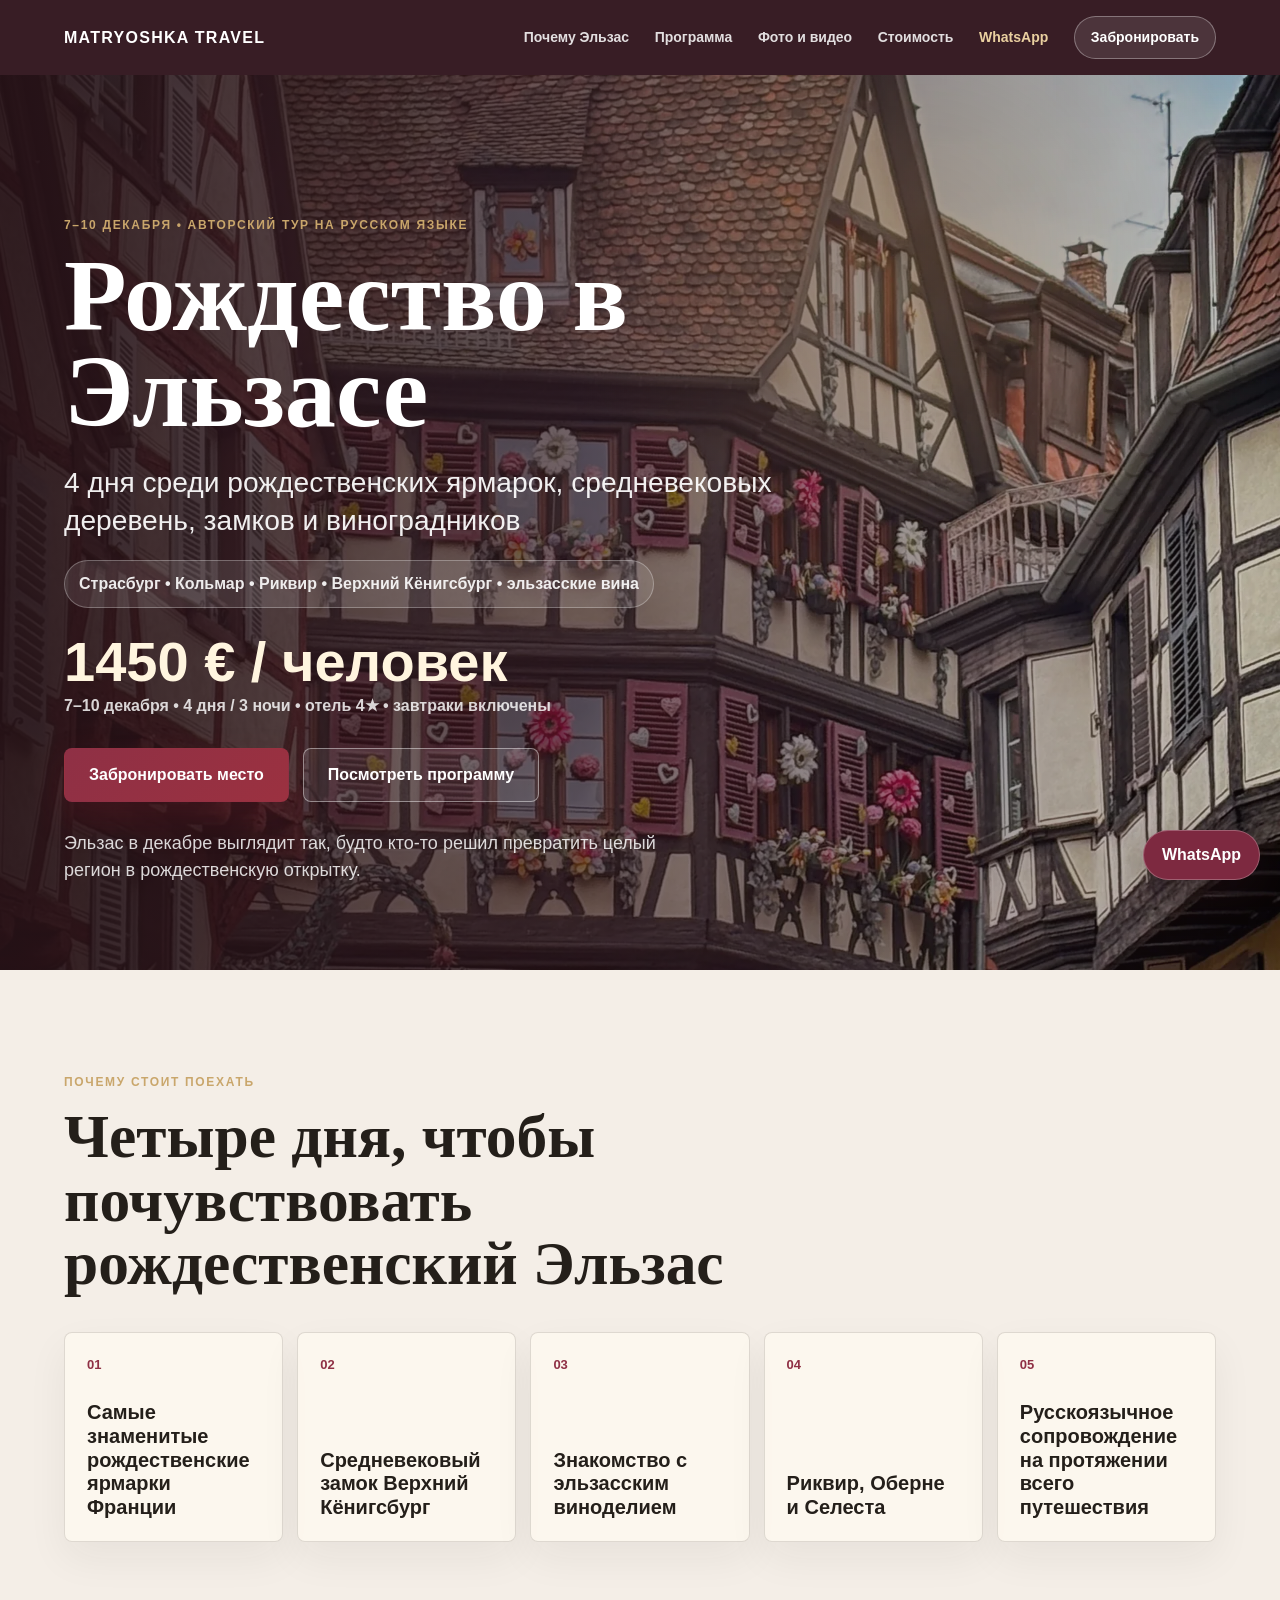
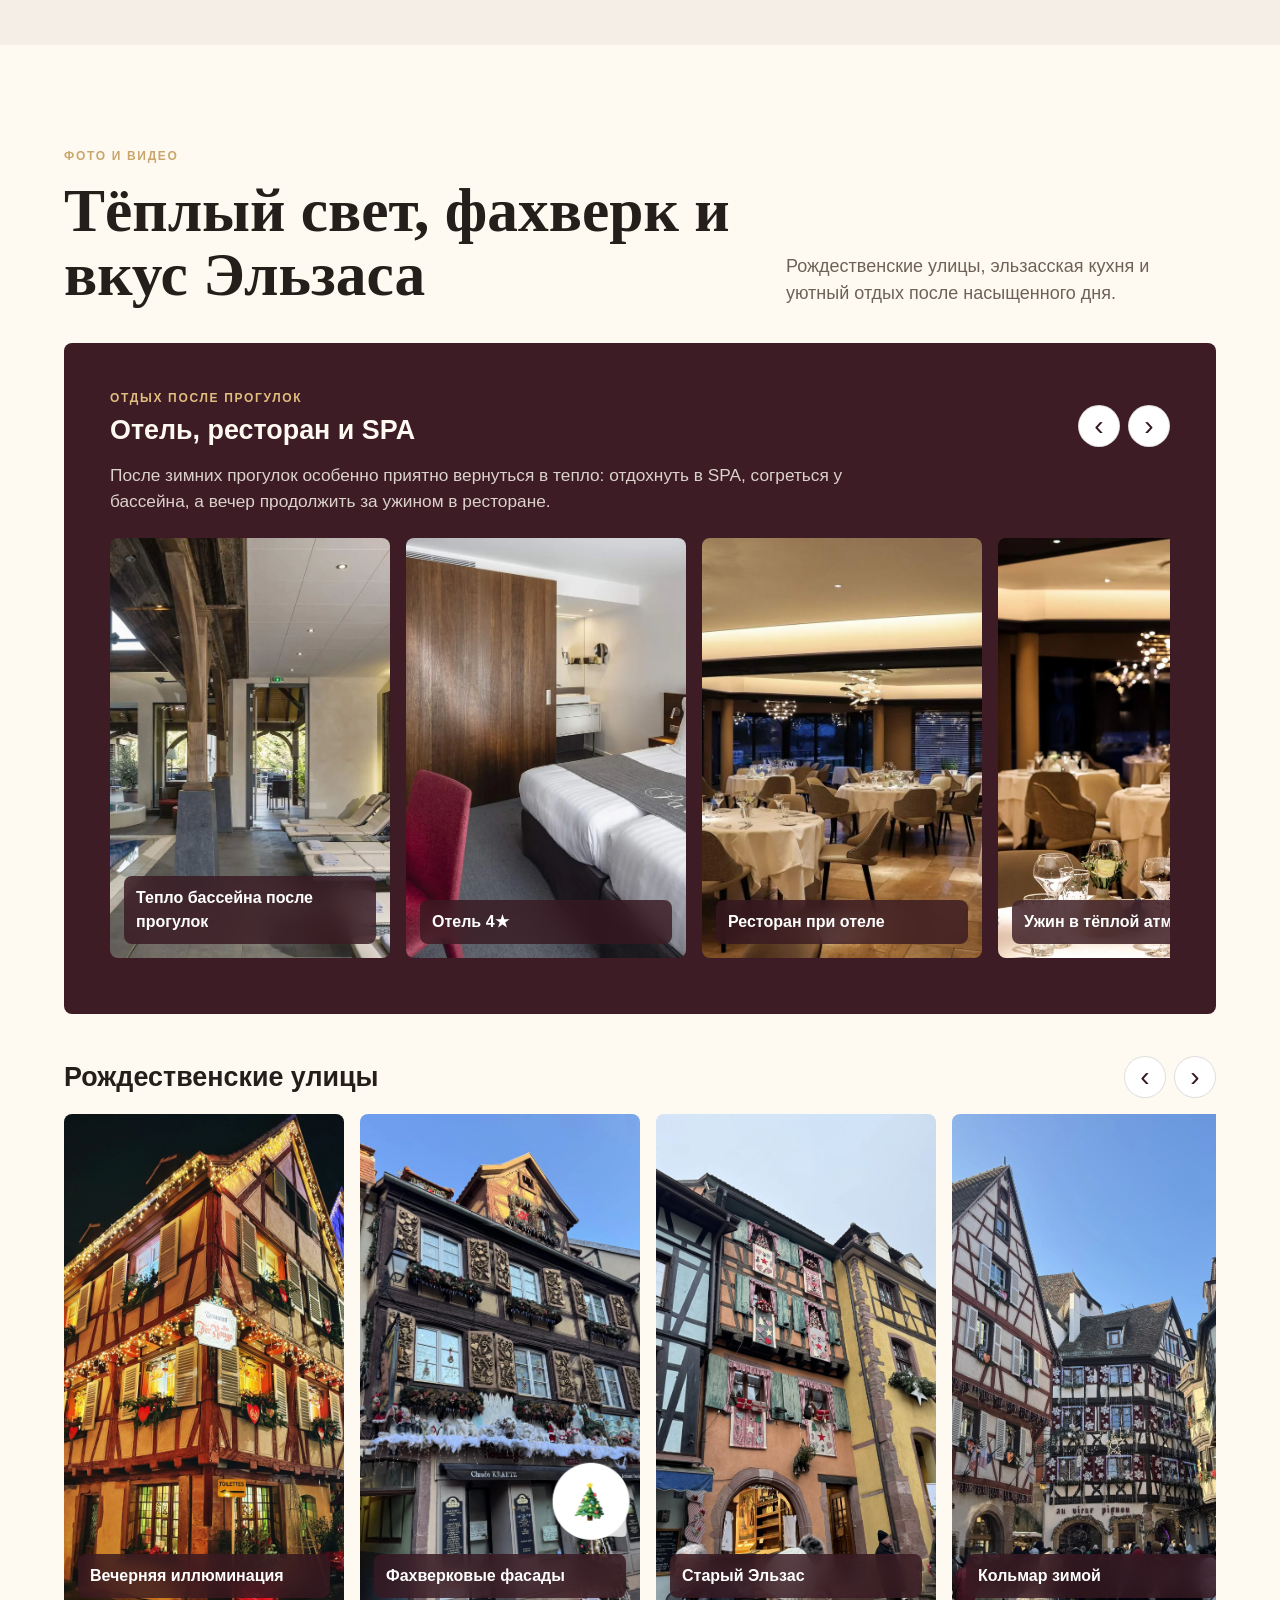
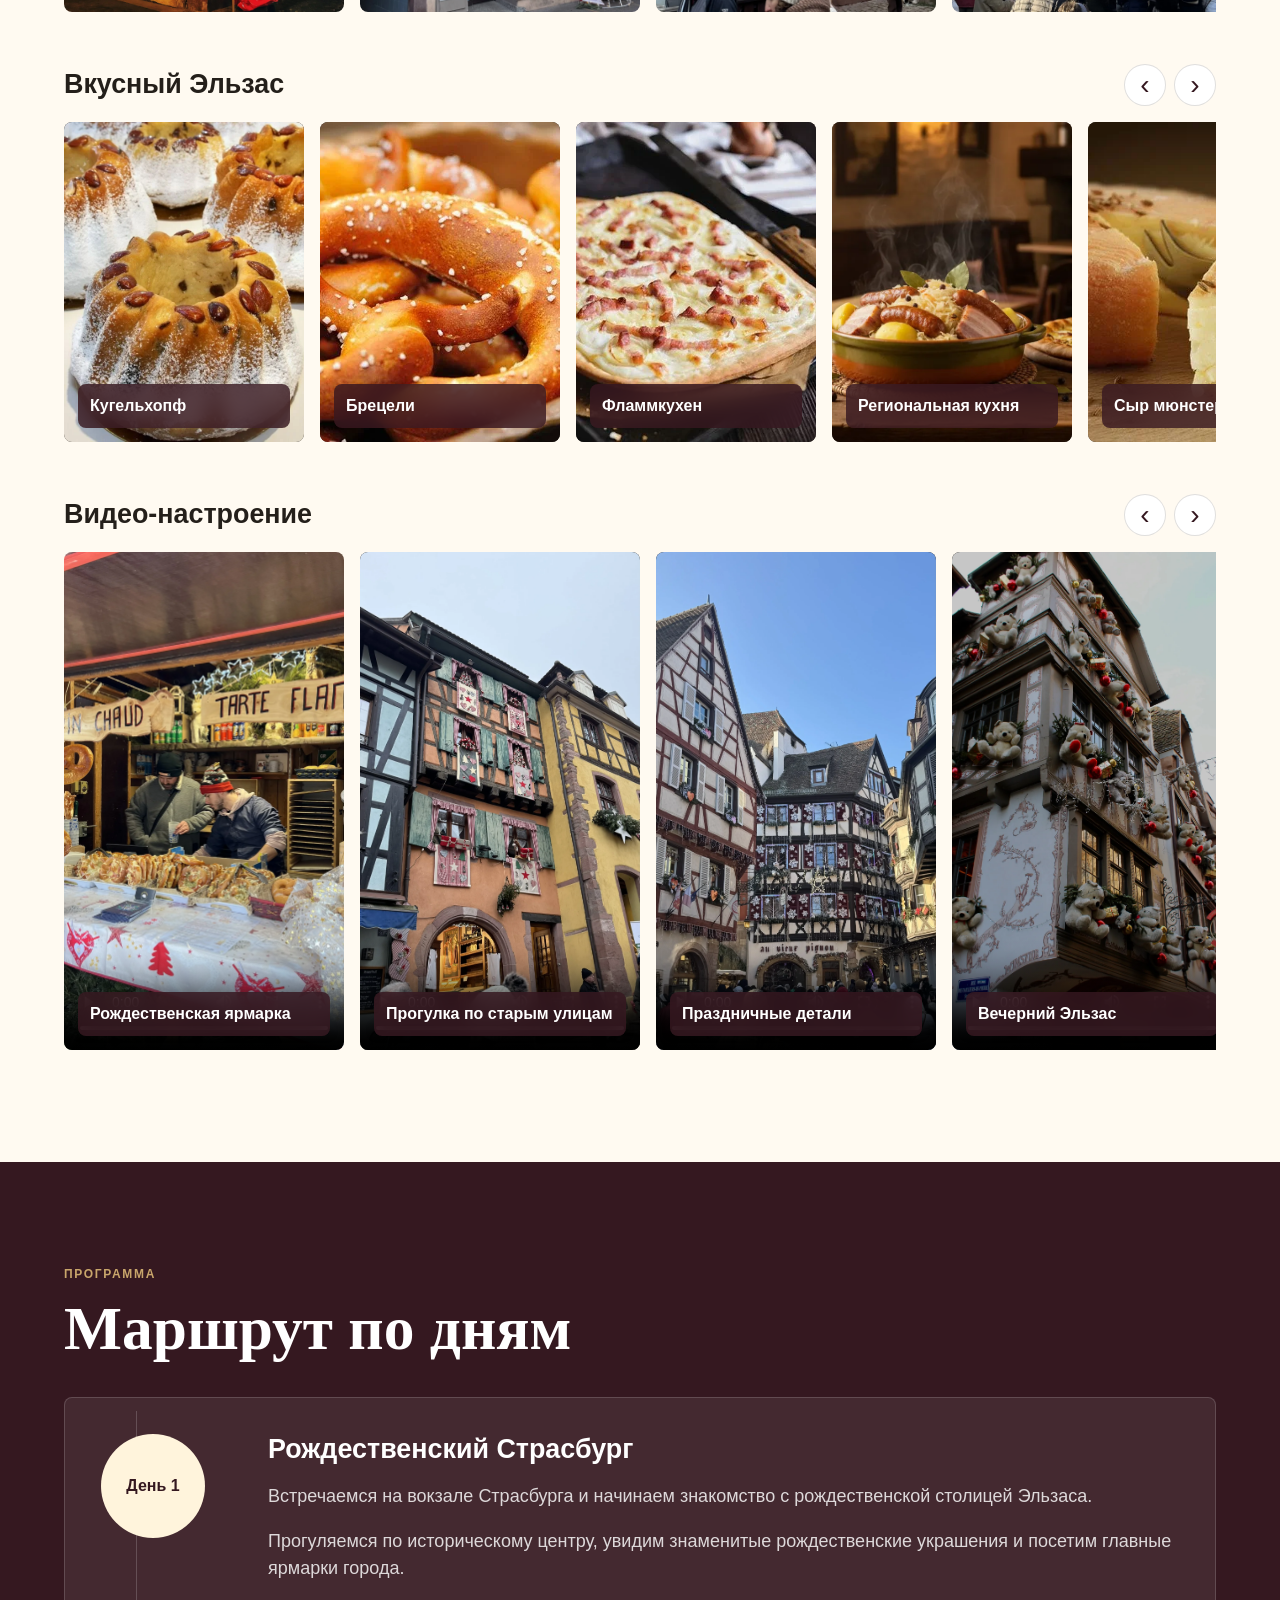
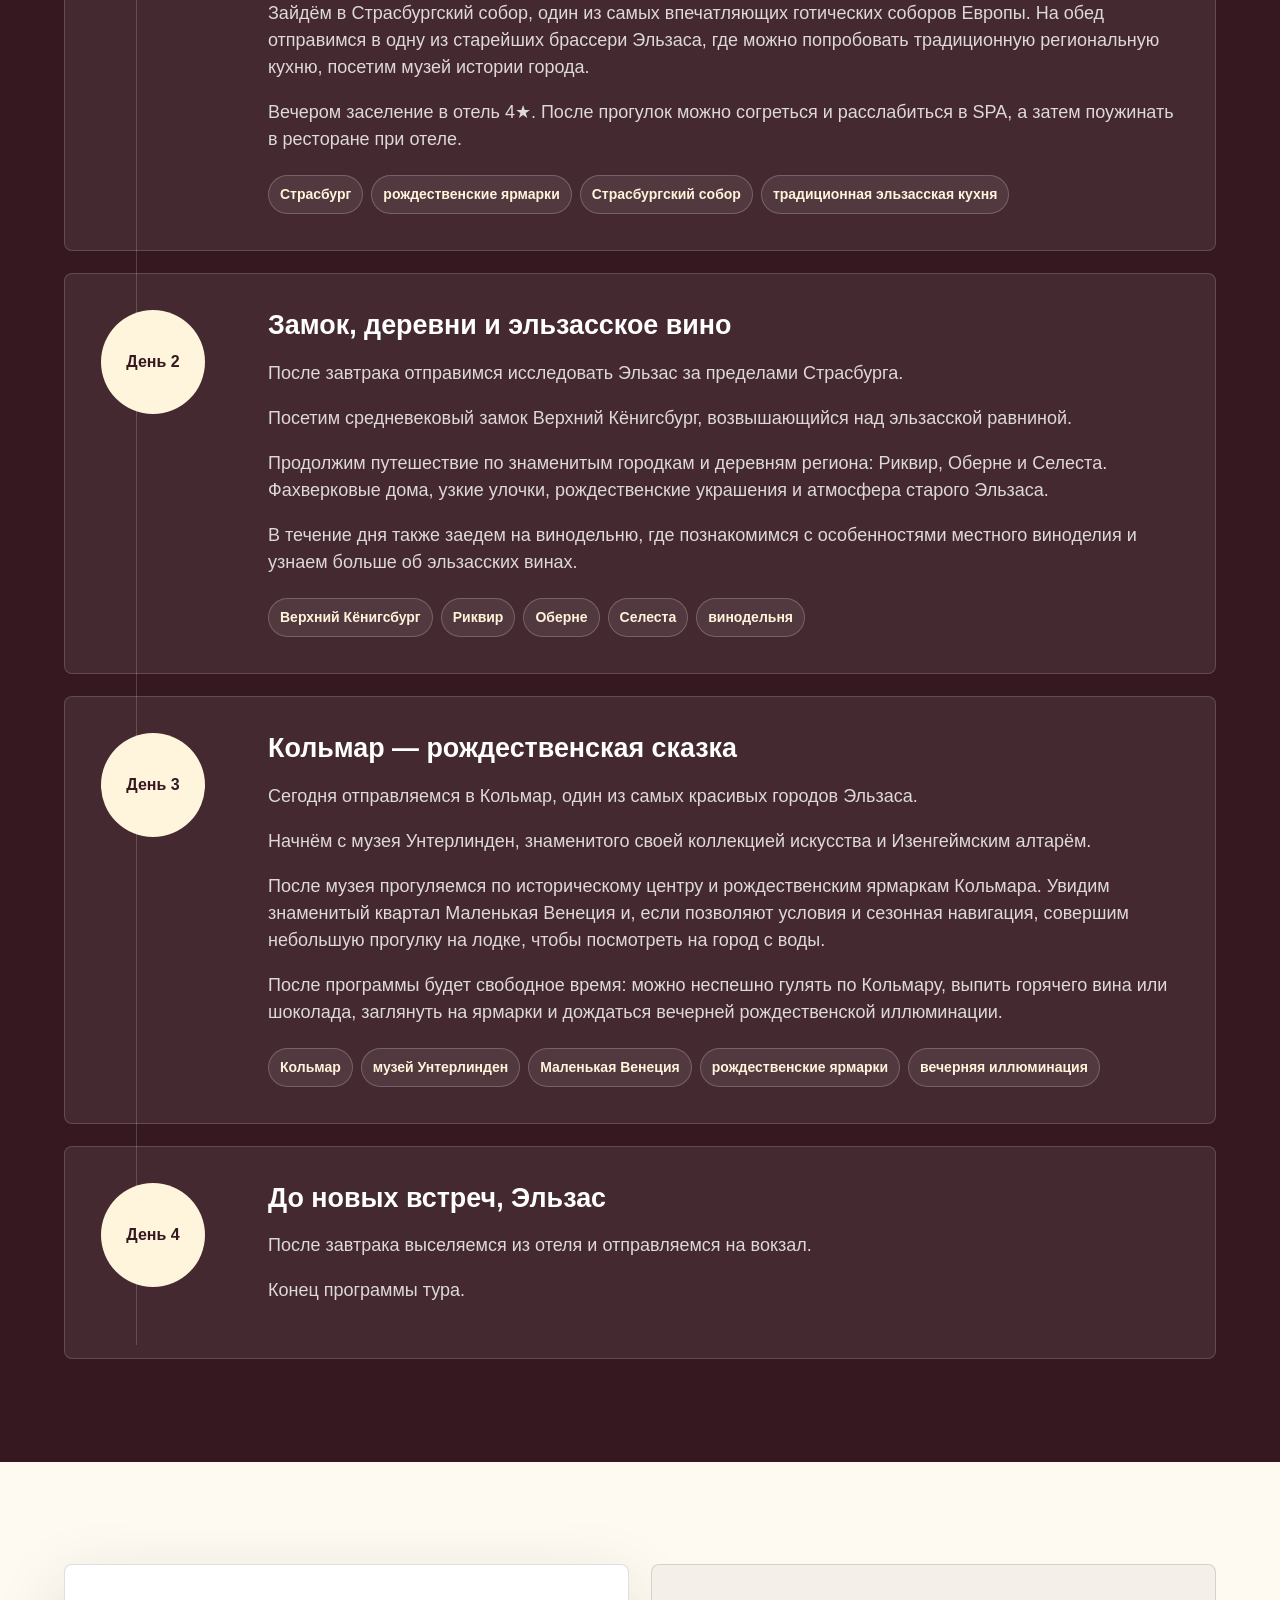
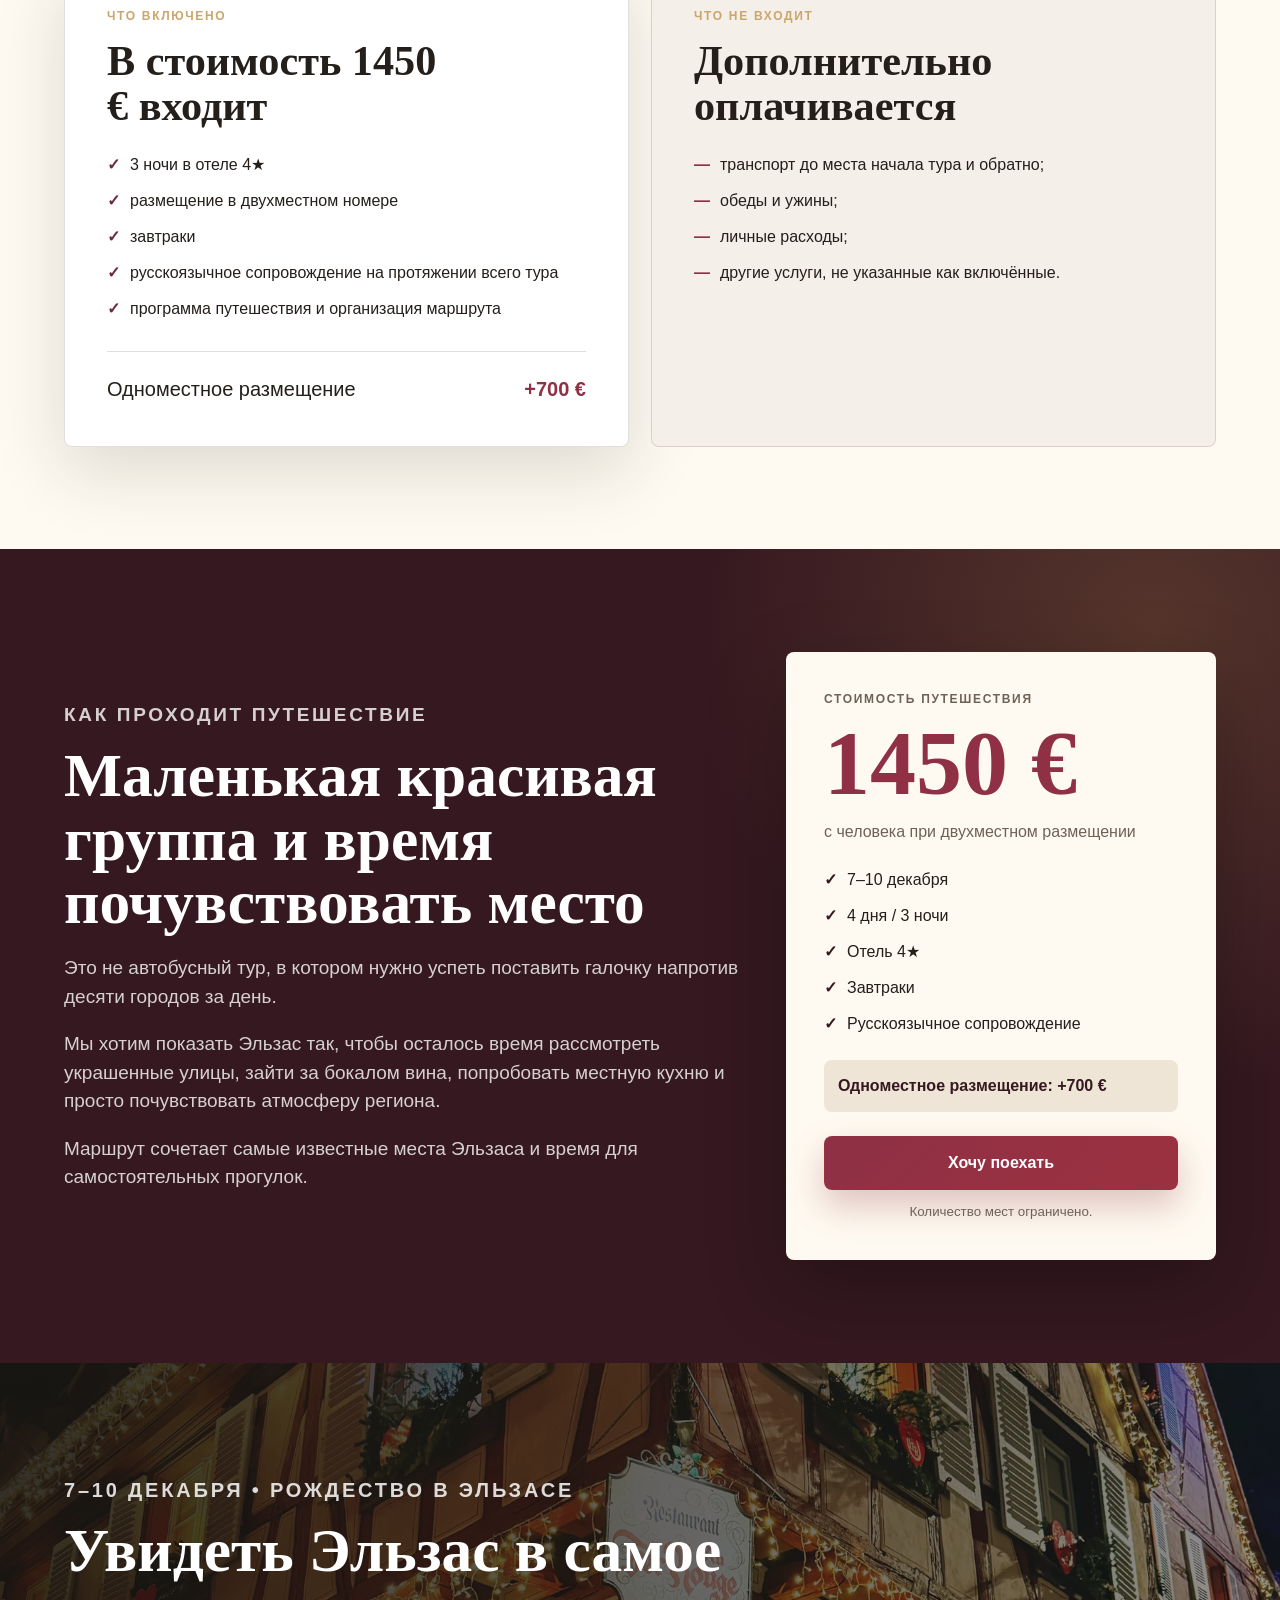
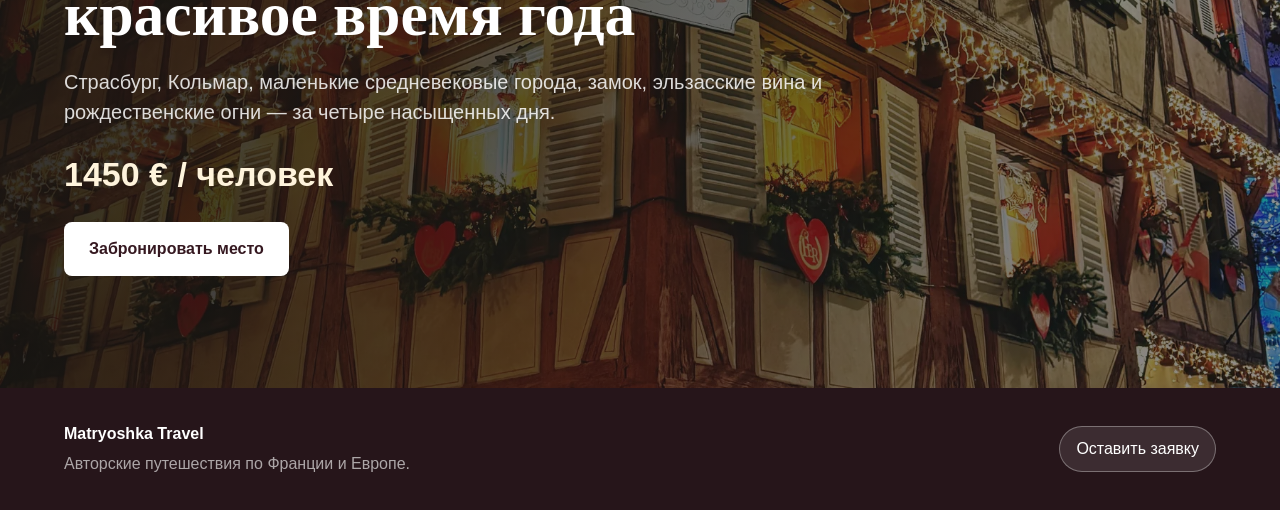
==== tours/alsace-noel/index.html @ ed9a7fc3 "Add Alsace Christmas tour landing page" ====
<!doctype html>
<html lang="ru">
<head>
  <meta charset="utf-8">
  <meta name="viewport" content="width=device-width, initial-scale=1">
  <title>Рождество в Эльзасе — тур в Страсбург и Кольмар | Matryoshka Travel</title>
  <meta name="description" content="Авторский рождественский тур по Эльзасу: Страсбург, Кольмар, Риквир, Верхний Кёнигсбург, рождественские ярмарки и винодельня. 4 дня, отель 4★, русскоязычное сопровождение.">
  <link rel="icon" href="data:,">
  <link rel="stylesheet" href="styles.css">
</head>
<body>
  <header class="site-header" aria-label="Навигация Matryoshka Travel">
    <a class="brand" href="/" aria-label="Matryoshka Travel">Matryoshka Travel</a>
    <nav class="main-nav" aria-label="Основная навигация">
      <a href="#why">Почему Эльзас</a>
      <a href="#program">Программа</a>
      <a href="#gallery">Фото и видео</a>
      <a href="#price">Стоимость</a>
      <a class="whatsapp-nav" href="https://wa.me/33667033170?text=%D0%97%D0%B4%D1%80%D0%B0%D0%B2%D1%81%D1%82%D0%B2%D1%83%D0%B9%D1%82%D0%B5!%20%D0%A5%D0%BE%D1%87%D1%83%20%D1%83%D0%B7%D0%BD%D0%B0%D1%82%D1%8C%20%D0%BE%20%D1%82%D1%83%D1%80%D0%B5%20%C2%AB%D0%A0%D0%BE%D0%B6%D0%B4%D0%B5%D1%81%D1%82%D0%B2%D0%BE%20%D0%B2%20%D0%AD%D0%BB%D1%8C%D0%B7%D0%B0%D1%81%D0%B5%C2%BB." target="_blank" rel="noopener" aria-label="Написать в WhatsApp">WhatsApp</a>
      <button class="nav-cta" type="button" data-open-booking>Забронировать</button>
    </nav>
  </header>

  <main>
    <section class="hero" aria-labelledby="hero-title">
      <picture>
        <source srcset="assets/images/hero-colmar.webp" type="image/webp">
        <img class="hero-media" src="assets/images/hero-colmar.webp" alt="Рождественский Эльзас с фахверковыми домами и праздничными украшениями" fetchpriority="high">
      </picture>
      <div class="hero-shade"></div>
      <div class="hero-content">
        <p class="eyebrow">7–10 декабря • авторский тур на русском языке</p>
        <h1 id="hero-title">Рождество в Эльзасе</h1>
        <p class="hero-lead">4 дня среди рождественских ярмарок, средневековых деревень, замков и виноградников</p>
        <p class="route-line">Страсбург • Кольмар • Риквир • Верхний Кёнигсбург • эльзасские вина</p>
        <div class="hero-price" aria-label="Стоимость тура">
          <strong>1450 € / человек</strong>
          <span>7–10 декабря • 4 дня / 3 ночи • отель 4★ • завтраки включены</span>
        </div>
        <div class="hero-actions">
          <button class="btn btn-primary" type="button" data-open-booking>Забронировать место</button>
          <a class="btn btn-ghost" href="#program">Посмотреть программу</a>
        </div>
        <p class="hero-note">Эльзас в декабре выглядит так, будто кто-то решил превратить целый регион в рождественскую открытку.</p>
      </div>
    </section>

    <section id="why" class="section section-warm">
      <div class="shell">
        <div class="section-head">
          <p class="eyebrow">Почему стоит поехать</p>
          <h2>Четыре дня, чтобы почувствовать рождественский Эльзас</h2>
        </div>
        <div class="benefit-grid">
          <article class="benefit-card">
            <span>01</span>
            <h3>Самые знаменитые рождественские ярмарки Франции</h3>
          </article>
          <article class="benefit-card">
            <span>02</span>
            <h3>Средневековый замок Верхний Кёнигсбург</h3>
          </article>
          <article class="benefit-card">
            <span>03</span>
            <h3>Знакомство с эльзасским виноделием</h3>
          </article>
          <article class="benefit-card">
            <span>04</span>
            <h3>Риквир, Оберне и Селеста</h3>
          </article>
          <article class="benefit-card">
            <span>05</span>
            <h3>Русскоязычное сопровождение на протяжении всего путешествия</h3>
          </article>
        </div>
      </div>
    </section>

    <section id="gallery" class="section">
      <div class="shell">
        <div class="section-head section-head-row">
          <div>
            <p class="eyebrow">Фото и видео</p>
            <h2>Тёплый свет, фахверк и вкус Эльзаса</h2>
          </div>
          <p>Рождественские улицы, эльзасская кухня и уютный отдых после насыщенного дня.</p>
        </div>

        <div class="carousel-block stay-carousel">
          <div class="carousel-title">
            <div>
              <p class="eyebrow">Отдых после прогулок</p>
              <h3>Отель, ресторан и SPA</h3>
            </div>
            <div class="carousel-controls">
              <button type="button" data-slider-prev="stay" aria-label="Предыдущее фото отеля">‹</button>
              <button type="button" data-slider-next="stay" aria-label="Следующее фото отеля">›</button>
            </div>
          </div>
          <p class="stay-lead">После зимних прогулок особенно приятно вернуться в тепло: отдохнуть в SPA, согреться у бассейна, а вечер продолжить за ужином в ресторане.</p>
          <div class="media-slider" data-slider="stay" tabindex="0" aria-label="Карусель фотографий отеля, ресторана и SPA">
            <figure class="slide wide"><img src="assets/images/hotel-spa-pool.webp" alt="Бассейн и зона отдыха в SPA отеля" loading="lazy"><figcaption>Тепло бассейна после прогулок</figcaption></figure>
            <figure class="slide"><img src="assets/images/hotel-room.webp" alt="Уютный двухместный номер отеля 4 звезды" loading="lazy"><figcaption>Отель 4★</figcaption></figure>
            <figure class="slide wide"><img src="assets/images/hotel-restaurant.webp" alt="Ресторан отеля с сервированными столами" loading="lazy"><figcaption>Ресторан при отеле</figcaption></figure>
            <figure class="slide"><img src="assets/images/hotel-restaurant-table.webp" alt="Вечерняя сервировка в ресторане отеля" loading="lazy"><figcaption>Ужин в тёплой атмосфере</figcaption></figure>
            <figure class="slide wide"><img src="assets/images/hotel-spa-sauna.webp" alt="Сауна и зона отдыха в SPA отеля" loading="lazy"><figcaption>SPA и сауна</figcaption></figure>
            <figure class="slide"><img src="assets/images/hotel-spa-treatment.webp" alt="Кабинет для процедур в SPA отеля" loading="lazy"><figcaption>Время для себя</figcaption></figure>
          </div>
        </div>

        <div class="carousel-block">
          <div class="carousel-title">
            <h3>Рождественские улицы</h3>
            <div class="carousel-controls">
              <button type="button" data-slider-prev="places" aria-label="Предыдущие фото">‹</button>
              <button type="button" data-slider-next="places" aria-label="Следующие фото">›</button>
            </div>
          </div>
          <div class="media-slider" data-slider="places" tabindex="0" aria-label="Карусель фотографий Эльзаса">
            <figure class="slide wide"><img src="assets/images/hero-evening.webp" alt="Праздничная улица Эльзаса вечером" loading="lazy"><figcaption>Вечерняя иллюминация</figcaption></figure>
            <figure class="slide"><img src="assets/images/riquewihr-house.webp" alt="Фахверковый дом с рождественскими украшениями" loading="lazy"><figcaption>Фахверковые фасады</figcaption></figure>
            <figure class="slide"><img src="assets/images/alsace-lane.webp" alt="Улица эльзасского города с украшенными домами" loading="lazy"><figcaption>Старый Эльзас</figcaption></figure>
            <figure class="slide"><img src="assets/images/colmar-street.webp" alt="Праздничная улица Кольмара" loading="lazy"><figcaption>Кольмар зимой</figcaption></figure>
            <figure class="slide"><img src="assets/images/christmas-balcony.webp" alt="Дом с рождественским декором на балконе" loading="lazy"><figcaption>Детали на каждом фасаде</figcaption></figure>
            <figure class="slide"><img src="assets/images/fairytale-house.webp" alt="Украшенный дом в рождественском Эльзасе" loading="lazy"><figcaption>Открыточная атмосфера</figcaption></figure>
          </div>
        </div>

        <div class="carousel-block">
          <div class="carousel-title">
            <h3>Вкусный Эльзас</h3>
            <div class="carousel-controls">
              <button type="button" data-slider-prev="food" aria-label="Предыдущие фото еды">‹</button>
              <button type="button" data-slider-next="food" aria-label="Следующие фото еды">›</button>
            </div>
          </div>
          <div class="media-slider food-slider" data-slider="food" tabindex="0" aria-label="Карусель гастрономии Эльзаса">
            <figure class="slide"><img src="assets/images/kougelhopf.webp" alt="Эльзасский кугельхопф" loading="lazy"><figcaption>Кугельхопф</figcaption></figure>
            <figure class="slide"><img src="assets/images/bretzels.webp" alt="Свежие брецели на рождественской ярмарке" loading="lazy"><figcaption>Брецели</figcaption></figure>
            <figure class="slide"><img src="assets/images/flammekueche.webp" alt="Традиционный эльзасский фламмкухен" loading="lazy"><figcaption>Фламмкухен</figcaption></figure>
            <figure class="slide"><img src="assets/images/alsace-table.webp" alt="Эльзасский стол с вином и региональными блюдами" loading="lazy"><figcaption>Региональная кухня</figcaption></figure>
            <figure class="slide"><img src="assets/images/munster.webp" alt="Сыр мюнстер и хлеб" loading="lazy"><figcaption>Сыр мюнстер</figcaption></figure>
            <figure class="slide"><img src="assets/images/choucroute.webp" alt="Традиционное эльзасское блюдо с капустой и мясом" loading="lazy"><figcaption>Эльзасская классика</figcaption></figure>
          </div>
        </div>

        <div class="carousel-block">
          <div class="carousel-title">
            <h3>Видео-настроение</h3>
            <div class="carousel-controls">
              <button type="button" data-slider-prev="video" aria-label="Предыдущее видео">‹</button>
              <button type="button" data-slider-next="video" aria-label="Следующее видео">›</button>
            </div>
          </div>
          <div class="media-slider video-slider" data-slider="video" tabindex="0" aria-label="Карусель видео Эльзаса">
            <figure class="slide video-slide"><video controls preload="metadata" poster="assets/images/poster-market.webp"><source src="assets/videos/market-lights.mp4" type="video/mp4"></video><figcaption>Рождественская ярмарка</figcaption></figure>
            <figure class="slide video-slide"><video controls preload="metadata" poster="assets/images/poster-walk.webp"><source src="assets/videos/alsace-walk.mp4" type="video/mp4"></video><figcaption>Прогулка по старым улицам</figcaption></figure>
            <figure class="slide video-slide"><video controls preload="metadata" poster="assets/images/poster-detail.webp"><source src="assets/videos/christmas-detail.mp4" type="video/mp4"></video><figcaption>Праздничные детали</figcaption></figure>
            <figure class="slide video-slide"><video controls preload="metadata" poster="assets/images/poster-evening.webp"><source src="assets/videos/evening-street.mp4" type="video/mp4"></video><figcaption>Вечерний Эльзас</figcaption></figure>
          </div>
        </div>
      </div>
    </section>

    <section id="program" class="section section-deep">
      <div class="shell">
        <div class="section-head">
          <p class="eyebrow">Программа</p>
          <h2>Маршрут по дням</h2>
        </div>
        <div class="timeline">
          <article class="day-card">
            <div class="day-number">День 1</div>
            <div class="day-copy">
              <h3>Рождественский Страсбург</h3>
              <p>Встречаемся на вокзале Страсбурга и начинаем знакомство с рождественской столицей Эльзаса.</p>
              <p>Прогуляемся по историческому центру, увидим знаменитые рождественские украшения и посетим главные ярмарки города.</p>
              <p>Зайдём в Страсбургский собор, один из самых впечатляющих готических соборов Европы. На обед отправимся в одну из старейших брассери Эльзаса, где можно попробовать традиционную региональную кухню, посетим музей истории города.</p>
              <p>Вечером заселение в отель 4★. После прогулок можно согреться и расслабиться в SPA, а затем поужинать в ресторане при отеле.</p>
              <ul class="highlights"><li>Страсбург</li><li>рождественские ярмарки</li><li>Страсбургский собор</li><li>традиционная эльзасская кухня</li></ul>
            </div>
          </article>

          <article class="day-card">
            <div class="day-number">День 2</div>
            <div class="day-copy">
              <h3>Замок, деревни и эльзасское вино</h3>
              <p>После завтрака отправимся исследовать Эльзас за пределами Страсбурга.</p>
              <p>Посетим средневековый замок Верхний Кёнигсбург, возвышающийся над эльзасской равниной.</p>
              <p>Продолжим путешествие по знаменитым городкам и деревням региона: Риквир, Оберне и Селеста. Фахверковые дома, узкие улочки, рождественские украшения и атмосфера старого Эльзаса.</p>
              <p>В течение дня также заедем на винодельню, где познакомимся с особенностями местного виноделия и узнаем больше об эльзасских винах.</p>
              <ul class="highlights"><li>Верхний Кёнигсбург</li><li>Риквир</li><li>Оберне</li><li>Селеста</li><li>винодельня</li></ul>
            </div>
          </article>

          <article class="day-card">
            <div class="day-number">День 3</div>
            <div class="day-copy">
              <h3>Кольмар — рождественская сказка</h3>
              <p>Сегодня отправляемся в Кольмар, один из самых красивых городов Эльзаса.</p>
              <p>Начнём с музея Унтерлинден, знаменитого своей коллекцией искусства и Изенгеймским алтарём.</p>
              <p>После музея прогуляемся по историческому центру и рождественским ярмаркам Кольмара. Увидим знаменитый квартал Маленькая Венеция и, если позволяют условия и сезонная навигация, совершим небольшую прогулку на лодке, чтобы посмотреть на город с воды.</p>
              <p>После программы будет свободное время: можно неспешно гулять по Кольмару, выпить горячего вина или шоколада, заглянуть на ярмарки и дождаться вечерней рождественской иллюминации.</p>
              <ul class="highlights"><li>Кольмар</li><li>музей Унтерлинден</li><li>Маленькая Венеция</li><li>рождественские ярмарки</li><li>вечерняя иллюминация</li></ul>
            </div>
          </article>

          <article class="day-card">
            <div class="day-number">День 4</div>
            <div class="day-copy">
              <h3>До новых встреч, Эльзас</h3>
              <p>После завтрака выселяемся из отеля и отправляемся на вокзал.</p>
              <p>Конец программы тура.</p>
            </div>
          </article>
        </div>
      </div>
    </section>

    <section class="section">
      <div class="shell includes-grid">
        <article class="info-panel">
          <p class="eyebrow">Что включено</p>
          <h2>В стоимость 1450 € входит</h2>
          <ul class="check-list">
            <li>3 ночи в отеле 4★</li>
            <li>размещение в двухместном номере</li>
            <li>завтраки</li>
            <li>русскоязычное сопровождение на протяжении всего тура</li>
            <li>программа путешествия и организация маршрута</li>
          </ul>
          <div class="single-note"><span>Одноместное размещение</span><strong>+700 €</strong></div>
        </article>
        <article class="info-panel muted-panel">
          <p class="eyebrow">Что не входит</p>
          <h2>Дополнительно оплачивается</h2>
          <ul class="dash-list">
            <li>транспорт до места начала тура и обратно;</li>
            <li>обеды и ужины;</li>
            <li>личные расходы;</li>
            <li>другие услуги, не указанные как включённые.</li>
          </ul>
        </article>
      </div>
    </section>

    <section id="price" class="section price-section">
      <div class="shell price-layout">
        <div class="price-copy">
          <p class="eyebrow">Как проходит путешествие</p>
          <h2>Маленькая красивая группа и время почувствовать место</h2>
          <p>Это не автобусный тур, в котором нужно успеть поставить галочку напротив десяти городов за день.</p>
          <p>Мы хотим показать Эльзас так, чтобы осталось время рассмотреть украшенные улицы, зайти за бокалом вина, попробовать местную кухню и просто почувствовать атмосферу региона.</p>
          <p>Маршрут сочетает самые известные места Эльзаса и время для самостоятельных прогулок.</p>
        </div>
        <aside class="price-card" aria-label="Стоимость путешествия">
          <p class="eyebrow">Стоимость путешествия</p>
          <div class="big-price">1450 €</div>
          <p>с человека при двухместном размещении</p>
          <ul>
            <li>7–10 декабря</li>
            <li>4 дня / 3 ночи</li>
            <li>Отель 4★</li>
            <li>Завтраки</li>
            <li>Русскоязычное сопровождение</li>
          </ul>
          <div class="supplement">Одноместное размещение: +700 €</div>
          <button class="btn btn-primary" type="button" data-open-booking>Хочу поехать</button>
          <small>Количество мест ограничено.</small>
        </aside>
      </div>
    </section>

    <section class="final-cta" aria-label="Заявка на тур">
      <img src="assets/images/hero-evening.webp" alt="Рождественская улица Эльзаса в тёплой вечерней иллюминации" loading="lazy">
      <div class="final-cta-shade"></div>
      <div class="final-cta-content">
        <p class="eyebrow">7–10 декабря • Рождество в Эльзасе</p>
        <h2>Увидеть Эльзас в самое красивое время года</h2>
        <p>Страсбург, Кольмар, маленькие средневековые города, замок, эльзасские вина и рождественские огни — за четыре насыщенных дня.</p>
        <strong>1450 € / человек</strong>
        <button class="btn btn-light" type="button" data-open-booking>Забронировать место</button>
      </div>
    </section>
  </main>

  <footer class="site-footer">
    <div>
      <strong>Matryoshka Travel</strong>
      <p>Авторские путешествия по Франции и Европе.</p>
    </div>
    <button class="footer-link" type="button" data-open-booking>Оставить заявку</button>
  </footer>

  <div class="modal" data-booking-modal hidden>
    <div class="modal-backdrop" data-close-booking></div>
    <section class="modal-panel" role="dialog" aria-modal="true" aria-labelledby="booking-title">
      <button class="modal-close" type="button" data-close-booking aria-label="Закрыть форму">×</button>
      <p class="eyebrow">Заявка на тур</p>
      <h2 id="booking-title">Рождество в Эльзасе</h2>
      <p class="modal-date">7–10 декабря • 4 дня / 3 ночи</p>
      <form class="booking-form" name="alsace-booking" method="POST" data-netlify="true" netlify-honeypot="website" data-booking-form>
        <input type="hidden" name="form-name" value="alsace-booking">
        <label class="honeypot" aria-hidden="true">Не заполняйте это поле<input name="website" tabindex="-1" autocomplete="off"></label>
        <label>Имя<input name="name" autocomplete="name" required></label>
        <label>Телефон / WhatsApp<input name="phone" autocomplete="tel" required></label>
        <label>Email<input name="email" type="email" autocomplete="email" required></label>
        <label>Количество путешественников<input name="travelers" type="number" min="1" value="2" required></label>
        <label class="full">Комментарий<textarea name="comment" rows="4" placeholder="Например: хочу узнать даты тура"></textarea></label>
        <button class="btn btn-primary full" type="submit">Отправить заявку</button>
        <p class="form-hint full">После нажатия откроется WhatsApp с заполненной заявкой. Останется только отправить сообщение.</p>
        <p class="form-status" data-form-status aria-live="polite"></p>
      </form>
    </section>
  </div>

  <a class="whatsapp-float" href="https://wa.me/33667033170?text=%D0%97%D0%B4%D1%80%D0%B0%D0%B2%D1%81%D1%82%D0%B2%D1%83%D0%B9%D1%82%D0%B5!%20%D0%A5%D0%BE%D1%87%D1%83%20%D1%83%D0%B7%D0%BD%D0%B0%D1%82%D1%8C%20%D0%BE%20%D1%82%D1%83%D1%80%D0%B5%20%C2%AB%D0%A0%D0%BE%D0%B6%D0%B4%D0%B5%D1%81%D1%82%D0%B2%D0%BE%20%D0%B2%20%D0%AD%D0%BB%D1%8C%D0%B7%D0%B0%D1%81%D0%B5%C2%BB." target="_blank" rel="noopener" aria-label="Написать в WhatsApp">WhatsApp</a>

  <script src="script.js"></script>
</body>
</html>
---- tours/alsace-noel/styles.css ----
:root {
  --ink: #241f1a;
  --muted: #6e6258;
  --paper: #fffaf1;
  --cream: #f4eee7;
  --line: rgba(36, 31, 26, .14);
  --green: #351820;
  --green-2: #6d2a3b;
  --bordeaux: #8f3045;
  --gold: #c9a66b;
  --white: #ffffff;
  --shadow: 0 24px 70px rgba(36, 31, 26, .15);
  --radius: 8px;
}

* { box-sizing: border-box; }
html { scroll-behavior: smooth; }
body {
  margin: 0;
  font-family: Inter, -apple-system, BlinkMacSystemFont, "Segoe UI", Arial, sans-serif;
  color: var(--ink);
  background: var(--paper);
  line-height: 1.5;
  overflow-x: hidden;
}
img, video { max-width: 100%; display: block; }
button, input, textarea { font: inherit; }
button { cursor: pointer; }
a { color: inherit; }

.site-header {
  position: sticky;
  top: 0;
  z-index: 20;
  min-height: 72px;
  display: flex;
  align-items: center;
  justify-content: space-between;
  gap: 24px;
  padding: 16px clamp(18px, 5vw, 72px);
  color: var(--white);
  background: rgba(48, 20, 29, .96);
  backdrop-filter: blur(14px);
}
.brand {
  font-weight: 850;
  letter-spacing: .08em;
  text-decoration: none;
  text-transform: uppercase;
  white-space: nowrap;
}
.main-nav {
  display: flex;
  align-items: center;
  gap: clamp(12px, 2vw, 28px);
  font-size: 14px;
  font-weight: 750;
}
.main-nav a {
  color: rgba(255, 255, 255, .86);
  text-decoration: none;
}
.main-nav .whatsapp-nav { color: #ead0a0; }
.nav-cta, .footer-link {
  border: 1px solid rgba(255, 255, 255, .32);
  border-radius: 999px;
  padding: 10px 16px;
  color: var(--white);
  background: rgba(255, 255, 255, .1);
}

.hero {
  position: relative;
  min-height: min(820px, calc(100vh - 72px));
  display: grid;
  align-items: end;
  padding: clamp(82px, 11vw, 150px) clamp(18px, 5vw, 72px) clamp(42px, 7vw, 86px);
  color: var(--white);
  isolation: isolate;
}
.hero-media, .hero-shade {
  position: absolute;
  inset: 0;
  width: 100%;
  height: 100%;
}
.hero-media { object-fit: cover; z-index: -3; }
.hero-shade {
  z-index: -2;
  background:
    radial-gradient(circle at 72% 20%, rgba(199, 155, 84, .22), transparent 32%),
    linear-gradient(90deg, rgba(38, 18, 23, .94), rgba(48, 23, 29, .66) 48%, rgba(39, 22, 24, .22));
}
.hero-content {
  width: min(980px, 100%);
}
.eyebrow {
  margin: 0 0 14px;
  color: var(--gold);
  font-size: 12px;
  font-weight: 850;
  letter-spacing: .14em;
  text-transform: uppercase;
}
h1, h2, h3, p { overflow-wrap: anywhere; }
h1 {
  margin: 0;
  max-width: 860px;
  font-family: Georgia, "Times New Roman", serif;
  font-size: clamp(46px, 8vw, 104px);
  line-height: .94;
  font-weight: 700;
  letter-spacing: 0;
}
h2 {
  margin: 0;
  font-family: Georgia, "Times New Roman", serif;
  font-size: clamp(32px, 4.8vw, 64px);
  line-height: 1.04;
  letter-spacing: 0;
}
h3 {
  margin: 0;
  font-size: clamp(20px, 2.1vw, 28px);
  line-height: 1.18;
}
.hero-lead {
  max-width: 760px;
  margin: 24px 0 0;
  color: rgba(255, 255, 255, .93);
  font-size: clamp(20px, 2.2vw, 30px);
  line-height: 1.35;
}
.route-line {
  display: inline-flex;
  max-width: 100%;
  margin: 20px 0 0;
  padding: 11px 14px;
  border: 1px solid rgba(255, 255, 255, .28);
  border-radius: 999px;
  background: rgba(255, 255, 255, .11);
  color: rgba(255, 255, 255, .9);
  font-weight: 750;
}
.hero-price {
  display: grid;
  gap: 4px;
  margin-top: 26px;
}
.hero-price strong {
  color: #fff5df;
  font-size: clamp(30px, 5vw, 56px);
  line-height: 1;
}
.hero-price span {
  color: rgba(255, 255, 255, .82);
  font-weight: 700;
}
.hero-actions {
  display: flex;
  flex-wrap: wrap;
  gap: 14px;
  margin-top: 30px;
}
.btn {
  min-height: 54px;
  display: inline-flex;
  align-items: center;
  justify-content: center;
  border: 1px solid transparent;
  border-radius: 8px;
  padding: 0 24px;
  font-weight: 850;
  text-decoration: none;
}
.btn-primary {
  color: var(--white);
  background: linear-gradient(135deg, var(--bordeaux), #9b3140);
  box-shadow: 0 16px 34px rgba(123, 31, 45, .25);
}
.btn-ghost {
  color: var(--white);
  border-color: rgba(255, 255, 255, .44);
  background: rgba(255, 255, 255, .08);
}
.btn-light {
  color: var(--green);
  background: var(--white);
}
.hero-note {
  max-width: 620px;
  margin: 28px 0 0;
  color: rgba(255, 255, 255, .83);
  font-size: 18px;
}

.section {
  padding: clamp(58px, 8vw, 108px) clamp(18px, 5vw, 72px);
}
.section-warm { background: var(--cream); }
.section-deep {
  color: var(--white);
  background: var(--green);
}
.shell {
  width: min(1180px, 100%);
  margin: 0 auto;
}
.section-head {
  max-width: 820px;
  margin-bottom: 36px;
}
.section-head-row {
  max-width: none;
  display: grid;
  grid-template-columns: minmax(0, 1fr) minmax(280px, 430px);
  gap: 28px;
  align-items: end;
}
.section-head-row p:last-child {
  margin: 0;
  color: var(--muted);
  font-size: 18px;
}

.benefit-grid {
  display: grid;
  grid-template-columns: repeat(5, minmax(0, 1fr));
  gap: 14px;
}
.benefit-card {
  min-height: 210px;
  display: flex;
  flex-direction: column;
  justify-content: space-between;
  padding: 22px;
  border: 1px solid var(--line);
  border-radius: var(--radius);
  background: rgba(255, 250, 241, .74);
  box-shadow: 0 16px 40px rgba(36, 31, 26, .06);
}
.benefit-card span {
  color: var(--bordeaux);
  font-size: 13px;
  font-weight: 900;
}
.benefit-card h3 { font-size: 20px; }

.carousel-block + .carousel-block { margin-top: 42px; }
.stay-carousel { padding: clamp(24px, 4vw, 46px); border-radius: 8px; background: #3d1c25; color: #fffaf1; }
.stay-carousel .eyebrow { color: #e1bd7f; margin: 0 0 8px; }
.stay-carousel .carousel-title { align-items: end; }
.stay-lead { max-width: 760px; margin: 0 0 24px; color: rgba(255, 250, 241, .82); font-size: 1.08rem; }
.carousel-title {
  display: flex;
  align-items: center;
  justify-content: space-between;
  gap: 16px;
  margin-bottom: 16px;
}
.carousel-controls {
  display: flex;
  gap: 8px;
}
.carousel-controls button {
  width: 42px;
  height: 42px;
  border: 1px solid var(--line);
  border-radius: 999px;
  color: var(--green);
  background: var(--white);
  font-size: 28px;
  line-height: 1;
}
.media-slider {
  display: grid;
  grid-auto-flow: column;
  grid-auto-columns: minmax(280px, 37%);
  gap: 16px;
  overflow-x: auto;
  overscroll-behavior-inline: contain;
  scroll-snap-type: inline mandatory;
  scrollbar-width: thin;
  padding-bottom: 10px;
}
.media-slider:focus-visible {
  outline: 3px solid rgba(199, 155, 84, .55);
  outline-offset: 6px;
}
.slide {
  position: relative;
  min-height: 390px;
  margin: 0;
  border-radius: var(--radius);
  overflow: hidden;
  scroll-snap-align: start;
  background: #2d2722;
}
.slide.wide { grid-column: span 1; }
.slide img, .slide video {
  width: 100%;
  height: 100%;
  min-height: 390px;
  object-fit: cover;
}
.slide figcaption {
  position: absolute;
  left: 14px;
  right: 14px;
  bottom: 14px;
  padding: 10px 12px;
  border-radius: 8px;
  color: var(--white);
  background: rgba(55, 24, 33, .8);
  backdrop-filter: blur(10px);
  font-weight: 750;
}
.food-slider { grid-auto-columns: minmax(240px, 30%); }
.food-slider .slide { min-height: 320px; }
.food-slider .slide img { min-height: 320px; }
.video-slider { grid-auto-columns: minmax(280px, 34%); }
.video-slide { background: #15120f; }
.video-slide video { aspect-ratio: 9 / 16; min-height: 480px; }

.timeline {
  position: relative;
  display: grid;
  gap: 22px;
}
.timeline:before {
  content: "";
  position: absolute;
  left: 72px;
  top: 14px;
  bottom: 14px;
  width: 1px;
  background: rgba(255, 255, 255, .18);
}
.day-card {
  position: relative;
  display: grid;
  grid-template-columns: 145px minmax(0, 1fr);
  gap: 22px;
  padding: clamp(22px, 4vw, 36px);
  border: 1px solid rgba(255, 255, 255, .16);
  border-radius: var(--radius);
  background: rgba(255, 255, 255, .075);
}
.day-number {
  position: relative;
  z-index: 1;
  width: 104px;
  height: 104px;
  display: grid;
  place-items: center;
  border-radius: 999px;
  color: var(--green);
  background: #fff4dc;
  font-weight: 900;
  text-align: center;
}
.day-copy p {
  color: rgba(255, 255, 255, .82);
  font-size: 18px;
}
.highlights {
  display: flex;
  flex-wrap: wrap;
  gap: 8px;
  margin: 22px 0 0;
  padding: 0;
  list-style: none;
}
.highlights li {
  padding: 8px 11px;
  border: 1px solid rgba(255, 255, 255, .2);
  border-radius: 999px;
  color: #fff3d9;
  background: rgba(255, 255, 255, .08);
  font-size: 14px;
  font-weight: 750;
}

.includes-grid {
  display: grid;
  grid-template-columns: 1fr 1fr;
  gap: 22px;
}
.info-panel {
  padding: clamp(26px, 4vw, 42px);
  border: 1px solid var(--line);
  border-radius: var(--radius);
  background: var(--white);
  box-shadow: var(--shadow);
}
.info-panel h2 {
  max-width: 16ch;
  font-size: clamp(34px, 3.3vw, 48px);
  line-height: 1.06;
}
.muted-panel {
  background: #f5efe9;
  box-shadow: none;
}
.check-list, .dash-list, .price-card ul {
  display: grid;
  gap: 12px;
  margin: 24px 0 0;
  padding: 0;
  list-style: none;
}
.check-list li:before {
  content: "✓";
  margin-right: 10px;
  color: var(--green-2);
  font-weight: 900;
}
.dash-list li:before {
  content: "—";
  margin-right: 10px;
  color: var(--bordeaux);
  font-weight: 900;
}
.single-note {
  display: flex;
  justify-content: space-between;
  gap: 18px;
  margin-top: 30px;
  padding-top: 22px;
  border-top: 1px solid var(--line);
  font-size: 20px;
}
.single-note strong { color: var(--bordeaux); }

.price-section {
  background:
    radial-gradient(circle at 90% 10%, rgba(199, 155, 84, .22), transparent 34%),
    var(--green);
  color: var(--white);
}
.price-layout {
  display: grid;
  grid-template-columns: minmax(0, 1fr) minmax(320px, 430px);
  gap: 34px;
  align-items: center;
}
.price-copy p {
  max-width: 760px;
  color: rgba(255, 255, 255, .8);
  font-size: 19px;
}
.price-card {
  padding: clamp(26px, 4vw, 38px);
  border-radius: var(--radius);
  color: var(--ink);
  background: var(--paper);
  box-shadow: 0 28px 78px rgba(0, 0, 0, .25);
}
.big-price {
  margin: 8px 0;
  color: var(--bordeaux);
  font-family: Georgia, "Times New Roman", serif;
  font-size: clamp(64px, 9vw, 92px);
  line-height: .9;
  font-weight: 800;
}
.price-card p { color: var(--muted); }
.price-card li:before {
  content: "✓";
  margin-right: 10px;
  color: var(--green);
  font-weight: 900;
}
.supplement {
  margin: 24px 0;
  padding: 14px;
  border-radius: 8px;
  color: var(--green);
  background: #efe5d7;
  font-weight: 850;
}
.price-card .btn { width: 100%; }
.price-card small {
  display: block;
  margin-top: 12px;
  color: var(--muted);
  text-align: center;
}

.final-cta {
  position: relative;
  min-height: 560px;
  display: grid;
  align-items: center;
  padding: clamp(58px, 9vw, 112px) clamp(18px, 5vw, 72px);
  color: var(--white);
  overflow: hidden;
}
.final-cta img, .final-cta-shade {
  position: absolute;
  inset: 0;
  width: 100%;
  height: 100%;
}
.final-cta img { object-fit: cover; }
.final-cta-shade {
  background: linear-gradient(90deg, rgba(24, 21, 18, .88), rgba(24, 21, 18, .46));
}
.final-cta-content {
  position: relative;
  width: min(760px, 100%);
}
.final-cta-content p {
  color: rgba(255, 255, 255, .84);
  font-size: 20px;
}
.final-cta-content strong {
  display: block;
  margin: 22px 0;
  color: #fff4dc;
  font-size: 34px;
}

.site-footer {
  display: flex;
  align-items: center;
  justify-content: space-between;
  gap: 20px;
  padding: 34px clamp(18px, 5vw, 72px);
  color: var(--white);
  background: #26151a;
}
.site-footer p {
  margin: 6px 0 0;
  color: rgba(255, 255, 255, .62);
}

.modal[hidden] { display: none; }
.modal {
  position: fixed;
  inset: 0;
  z-index: 100;
  display: grid;
  place-items: center;
  padding: 18px;
}
.modal-backdrop {
  position: absolute;
  inset: 0;
  background: rgba(12, 14, 12, .68);
  backdrop-filter: blur(8px);
}
.modal-panel {
  position: relative;
  width: min(720px, 100%);
  max-height: min(90vh, 820px);
  overflow: auto;
  padding: clamp(24px, 5vw, 42px);
  border-radius: var(--radius);
  background: var(--paper);
  box-shadow: 0 34px 90px rgba(0, 0, 0, .35);
}
.modal-close {
  position: absolute;
  top: 14px;
  right: 14px;
  width: 42px;
  height: 42px;
  border: 1px solid var(--line);
  border-radius: 999px;
  background: var(--white);
  font-size: 28px;
}
.booking-form {
  display: grid;
  grid-template-columns: 1fr 1fr;
  gap: 14px;
  margin-top: 24px;
}
.booking-form label {
  display: grid;
  gap: 7px;
  color: var(--muted);
  font-size: 14px;
  font-weight: 800;
}
.booking-form input, .booking-form textarea {
  width: 100%;
  min-height: 48px;
  border: 1px solid var(--line);
  border-radius: 8px;
  padding: 12px 13px;
  color: var(--ink);
  background: var(--white);
}
.booking-form textarea { resize: vertical; }
.full { grid-column: 1 / -1; }
.form-status {
  grid-column: 1 / -1;
  margin: 0;
  min-height: 24px;
  color: var(--green);
  font-weight: 800;
}
.form-status a { color: var(--bordeaux); font-weight: 850; }
.form-hint {
  margin: -4px 0 0;
  color: var(--muted);
  font-size: 13px;
}
.honeypot { position: absolute; left: -10000px; width: 1px; height: 1px; overflow: hidden; }
.whatsapp-float {
  position: fixed;
  right: 20px;
  bottom: 20px;
  z-index: 18;
  min-height: 50px;
  display: inline-flex;
  align-items: center;
  justify-content: center;
  padding: 0 18px;
  border: 1px solid rgba(255, 255, 255, .25);
  border-radius: 999px;
  color: #fff;
  background: #7d2940;
  box-shadow: 0 14px 34px rgba(43, 17, 24, .3);
  font-weight: 850;
  text-decoration: none;
}
.whatsapp-float:hover { background: #96374f; }

@media (max-width: 980px) {
  .site-header {
    position: relative;
    align-items: flex-start;
    flex-direction: column;
  }
  .main-nav {
    width: 100%;
    overflow-x: auto;
    padding-bottom: 2px;
  }
  .benefit-grid { grid-template-columns: repeat(2, minmax(0, 1fr)); }
  .section-head-row, .includes-grid, .price-layout { grid-template-columns: 1fr; }
  .media-slider, .video-slider { grid-auto-columns: minmax(280px, 72%); }
  .food-slider { grid-auto-columns: minmax(240px, 54%); }
}

@media (max-width: 680px) {
  .main-nav a { display: none; }
  .main-nav .whatsapp-nav { display: inline-flex; }
  .nav-cta { width: 100%; }
  .hero {
    min-height: auto;
    padding-top: 74px;
  }
  .route-line {
    border-radius: 8px;
  }
  .hero-actions, .site-footer {
    flex-direction: column;
    align-items: stretch;
  }
  .btn { width: 100%; }
  .benefit-grid, .day-card, .booking-form { grid-template-columns: 1fr; }
  .benefit-card { min-height: 150px; }
  .timeline:before { display: none; }
  .day-number {
    width: auto;
    height: auto;
    justify-self: start;
    padding: 10px 14px;
    border-radius: 999px;
  }
  .media-slider, .food-slider, .video-slider {
    grid-auto-columns: minmax(250px, 86%);
  }
  .slide, .slide img { min-height: 330px; }
  .food-slider .slide, .food-slider .slide img { min-height: 280px; }
  .video-slide video { min-height: 420px; }
  .carousel-title {
    align-items: flex-start;
    flex-direction: column;
  }
  .single-note {
    flex-direction: column;
    gap: 6px;
  }
  .whatsapp-float { right: 14px; bottom: 14px; min-height: 46px; padding: 0 15px; }
}
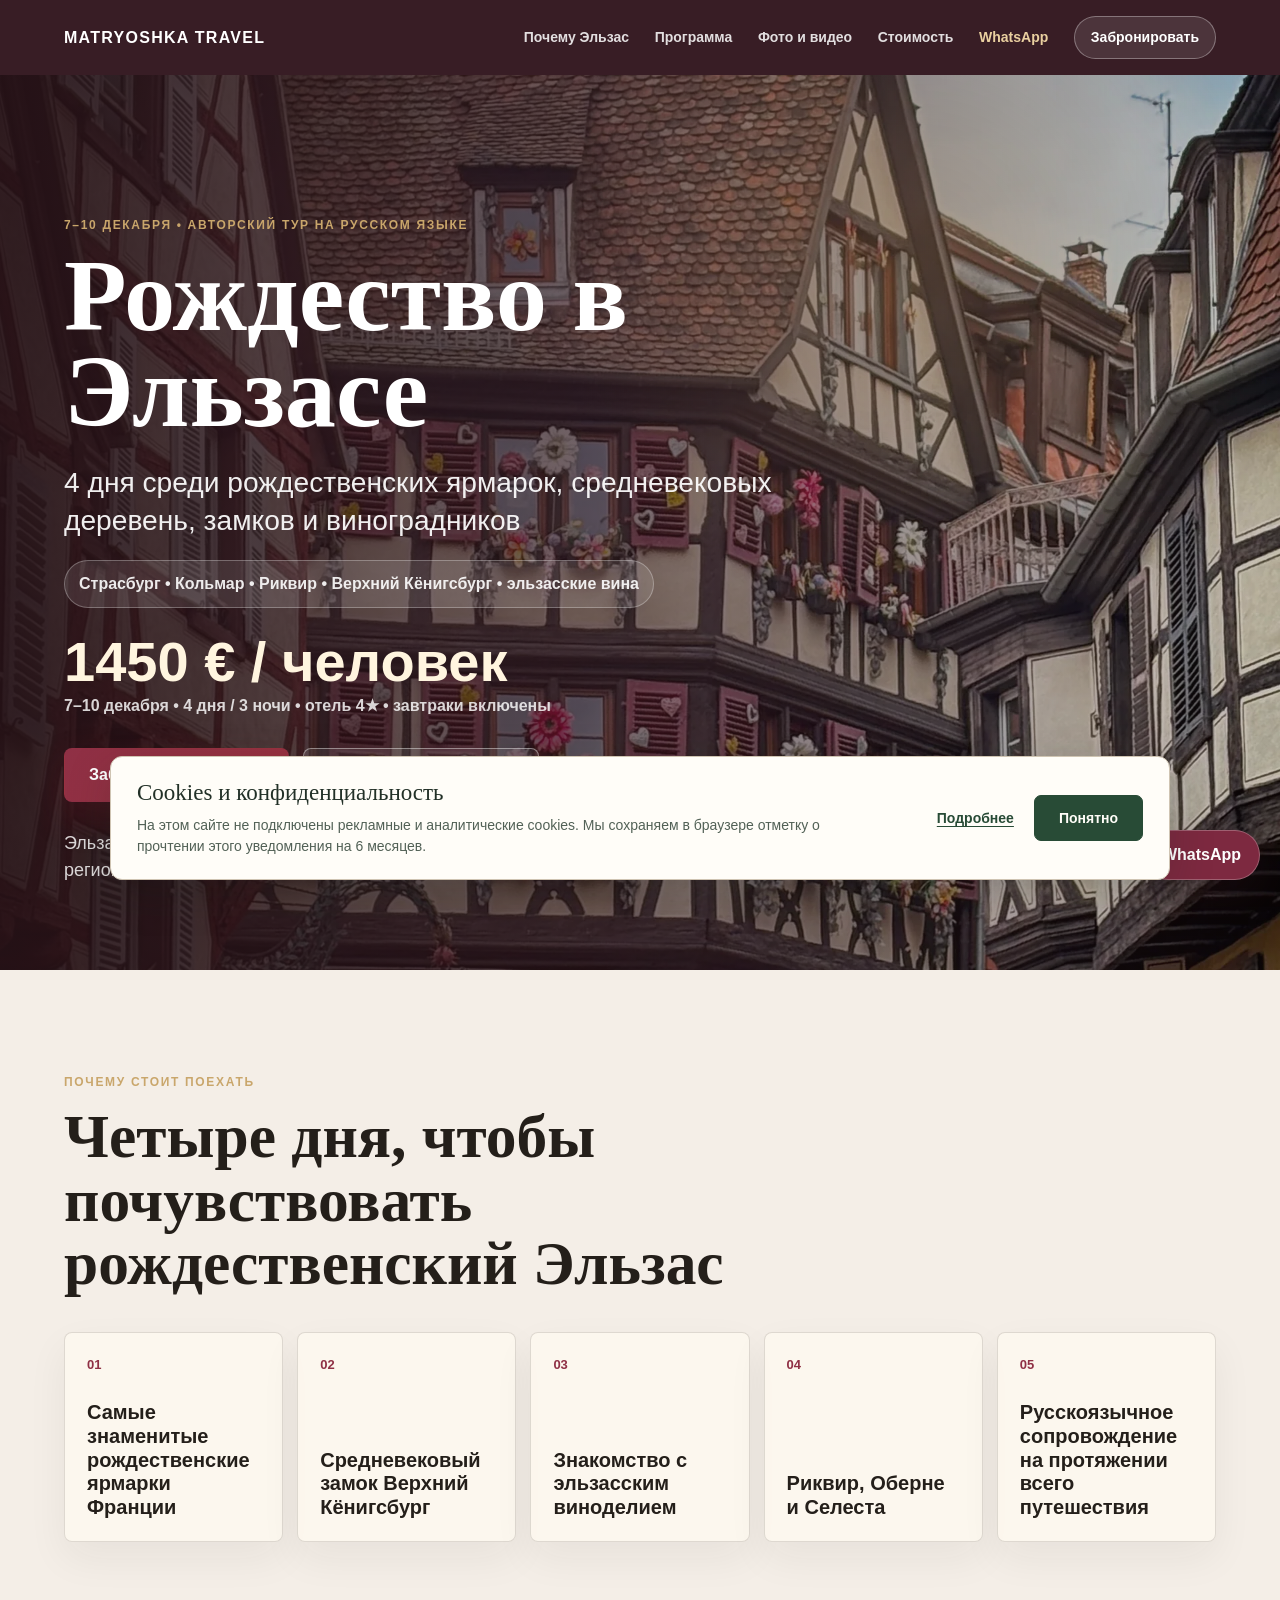
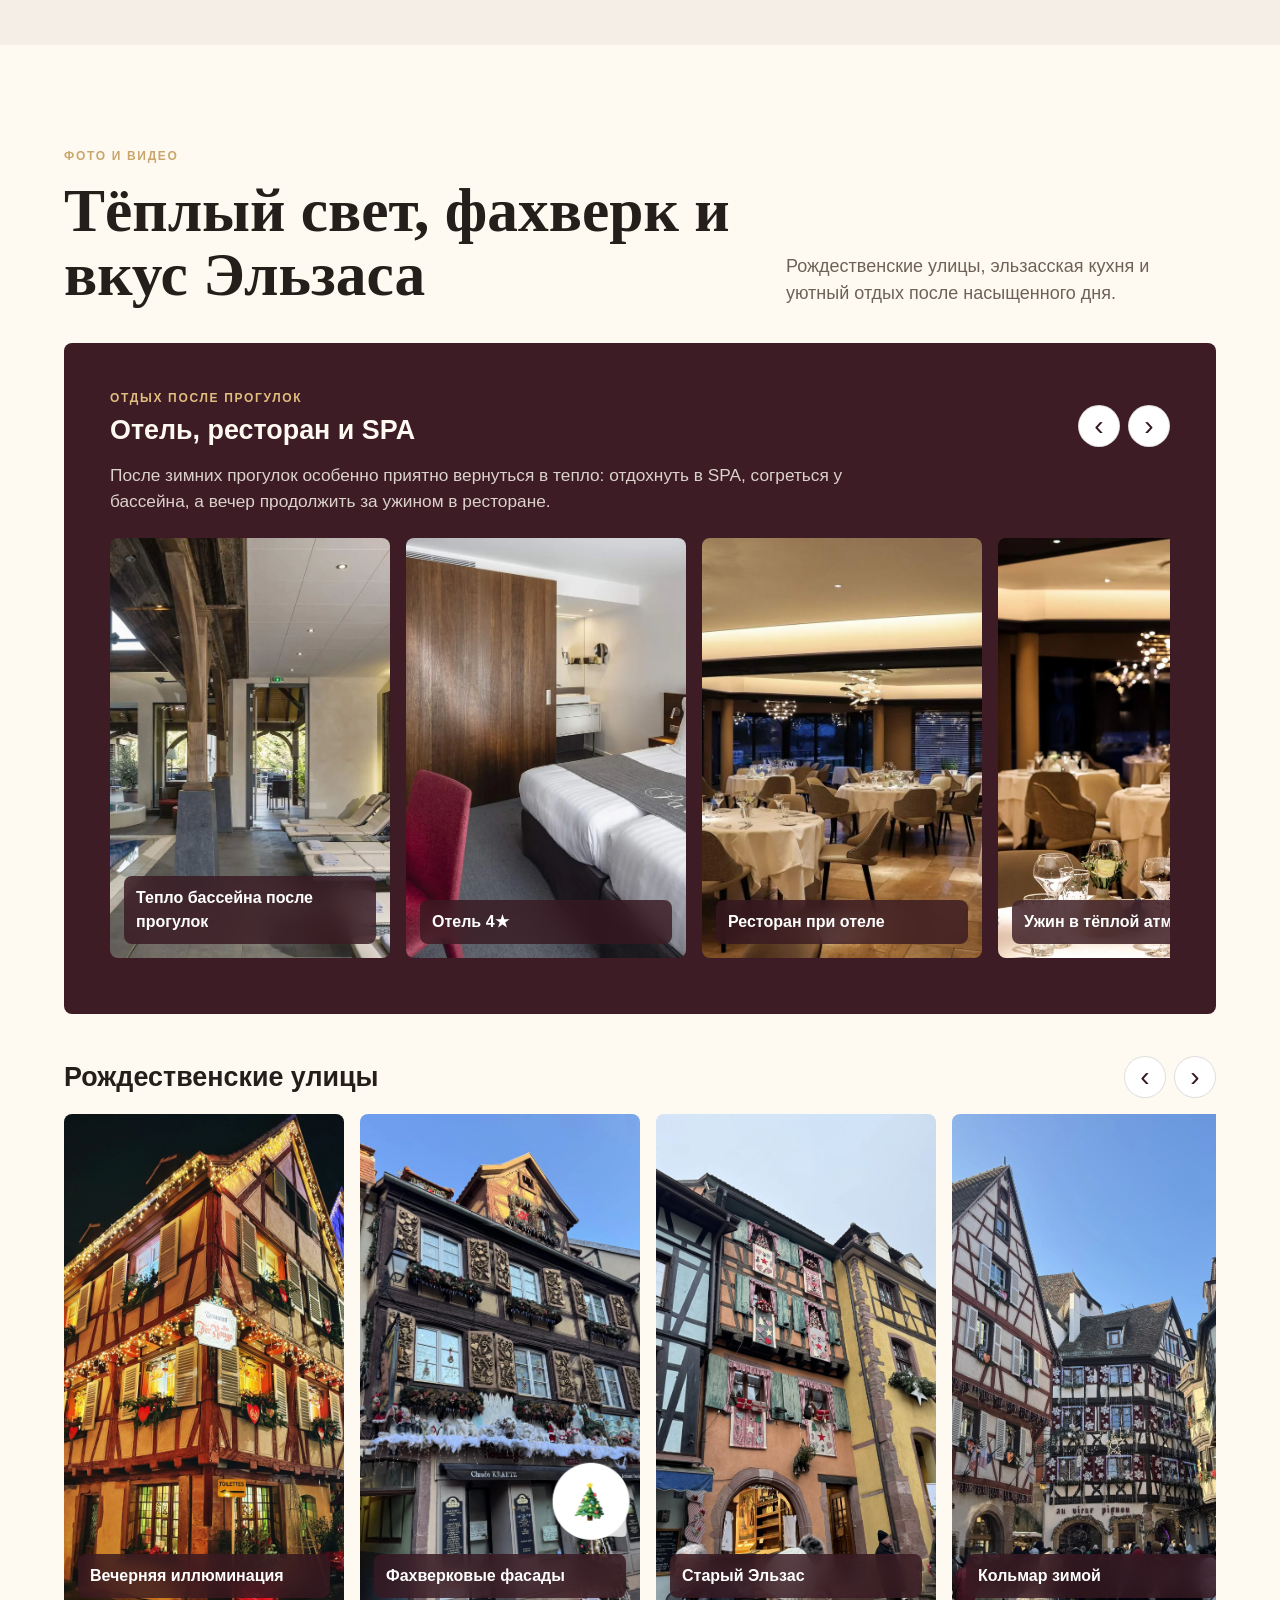
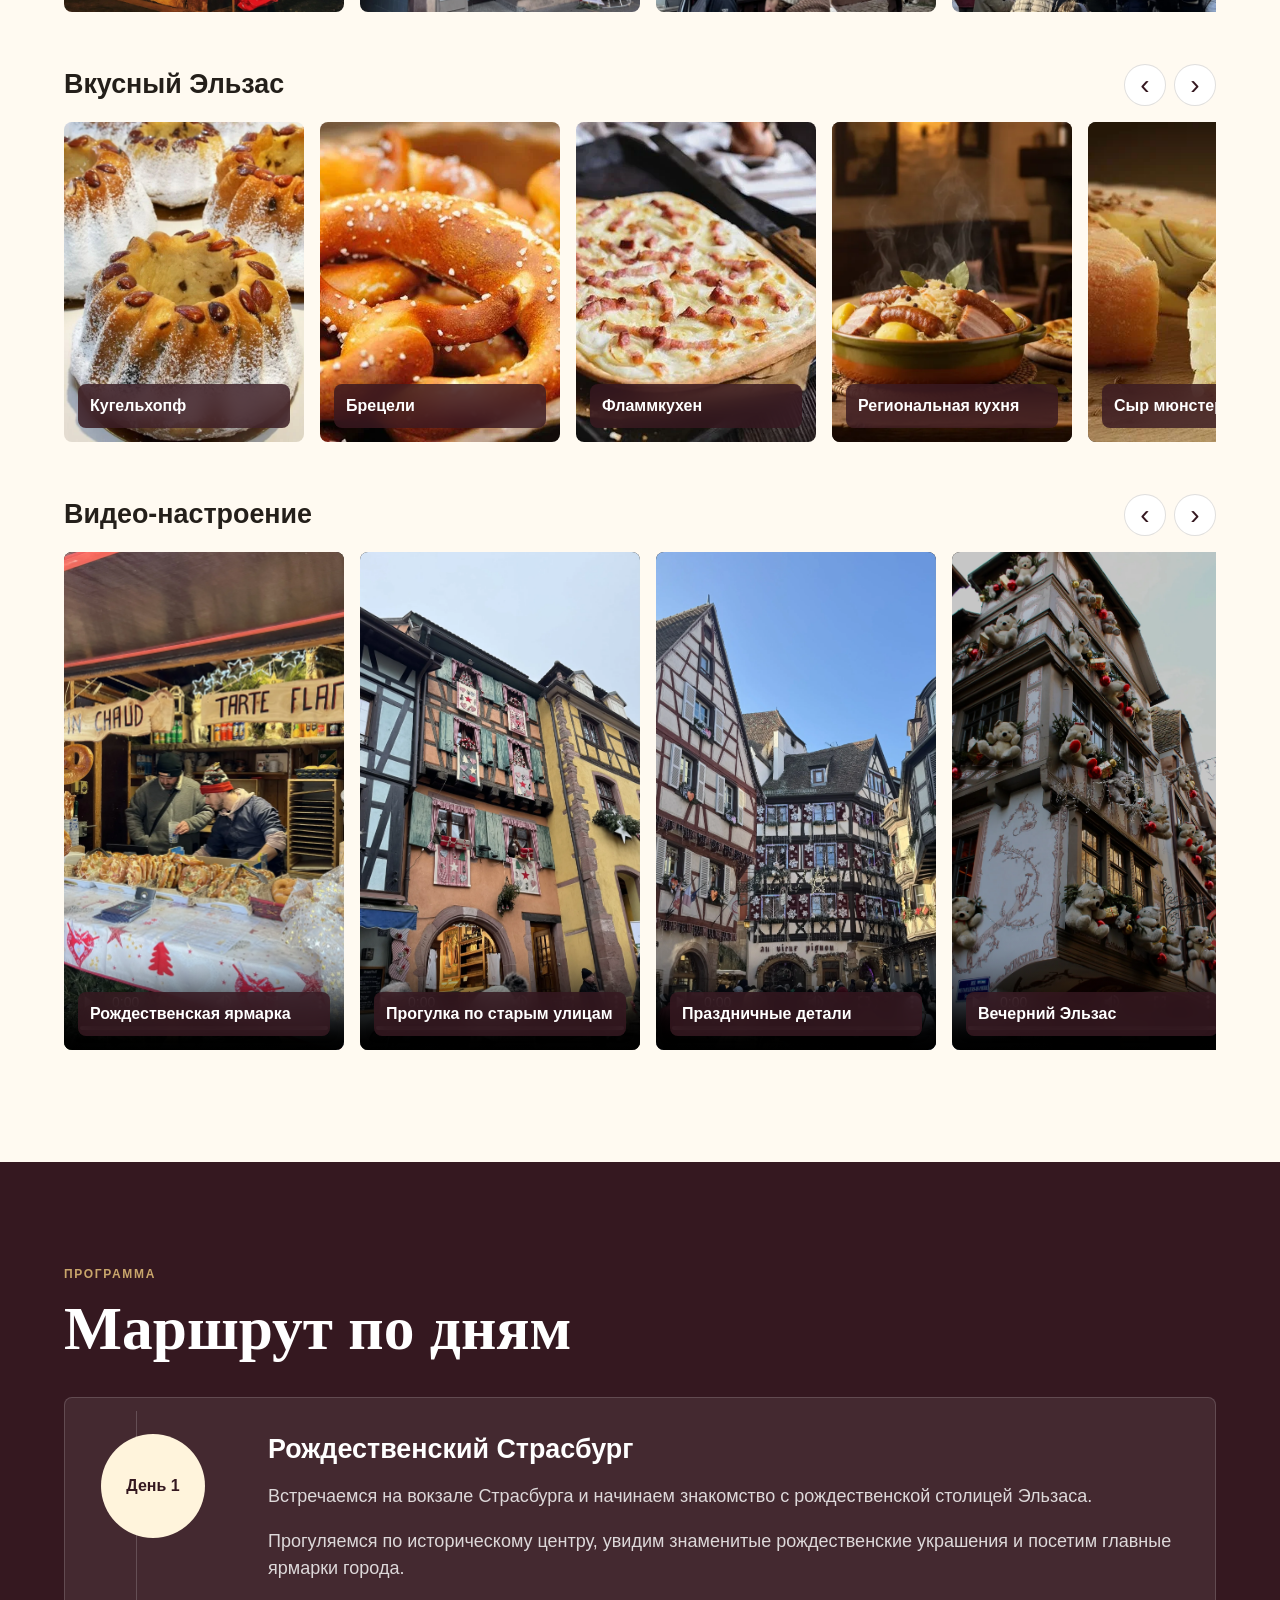
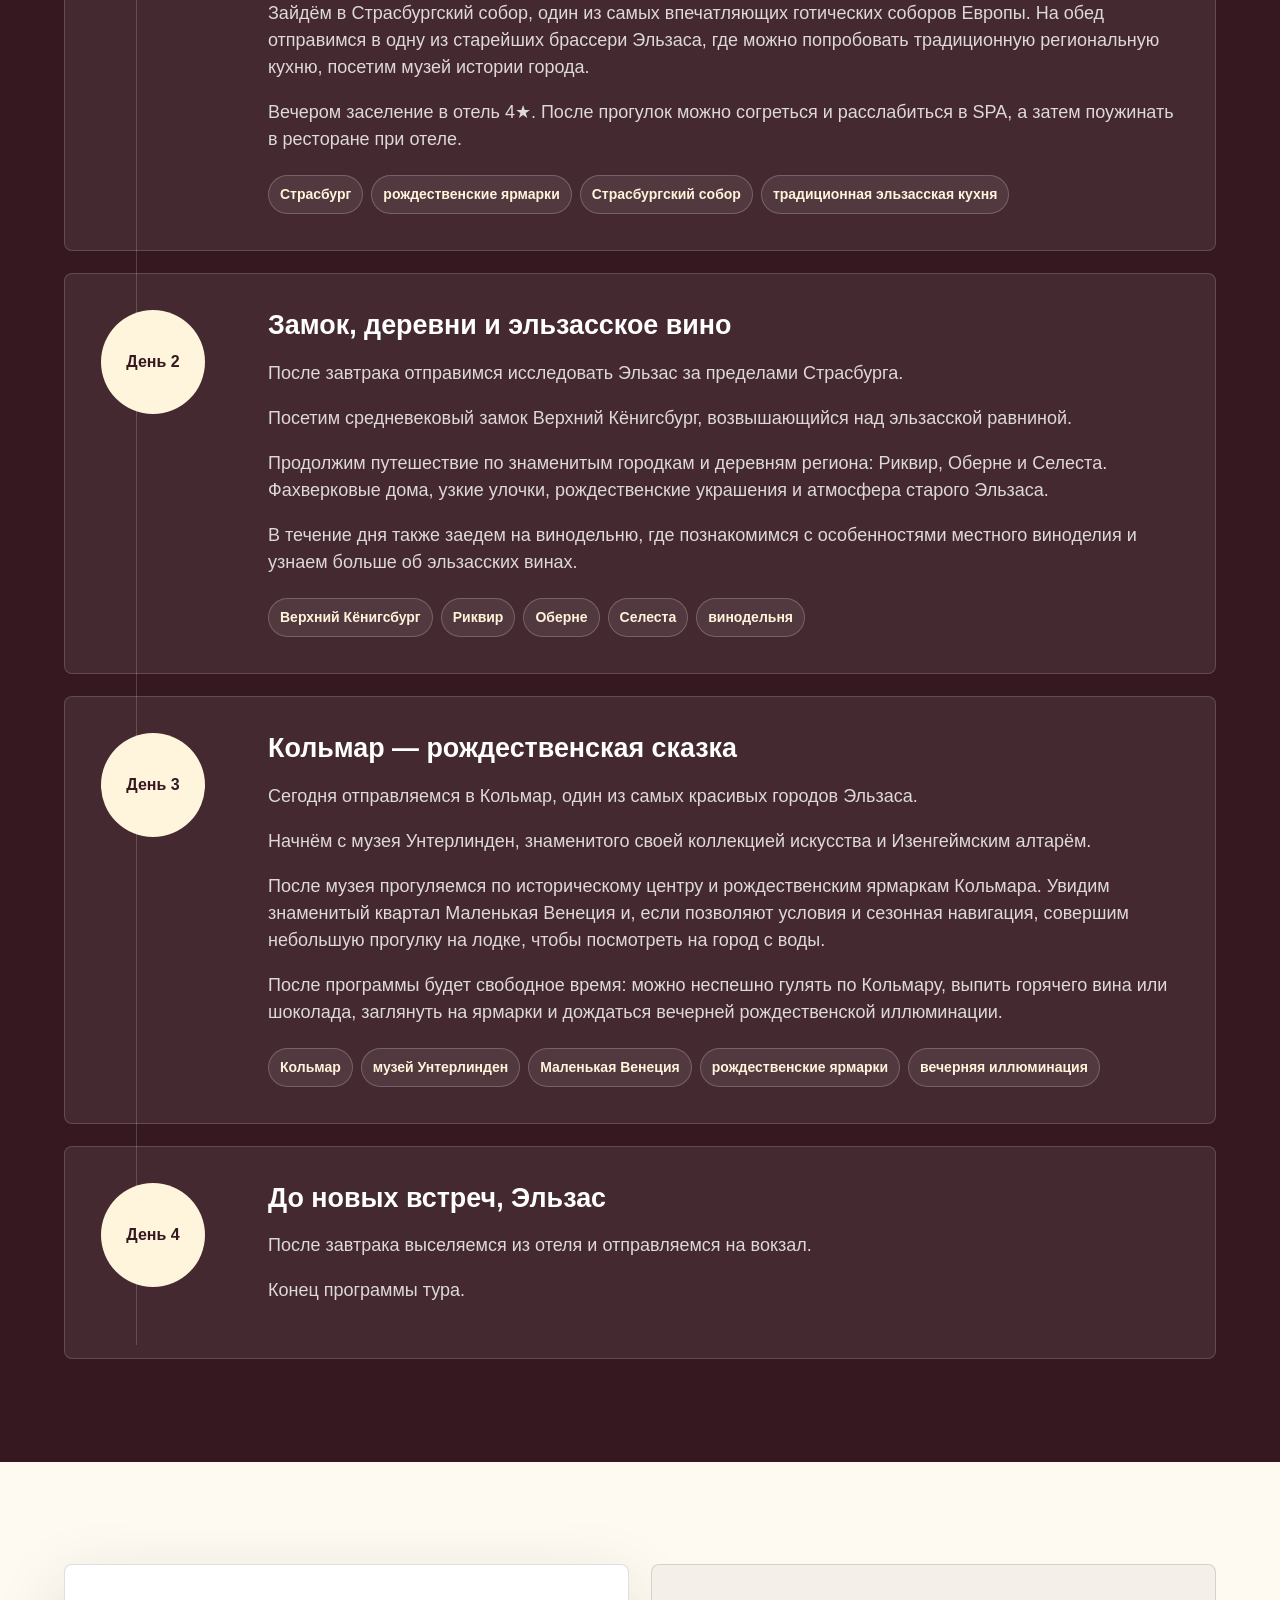
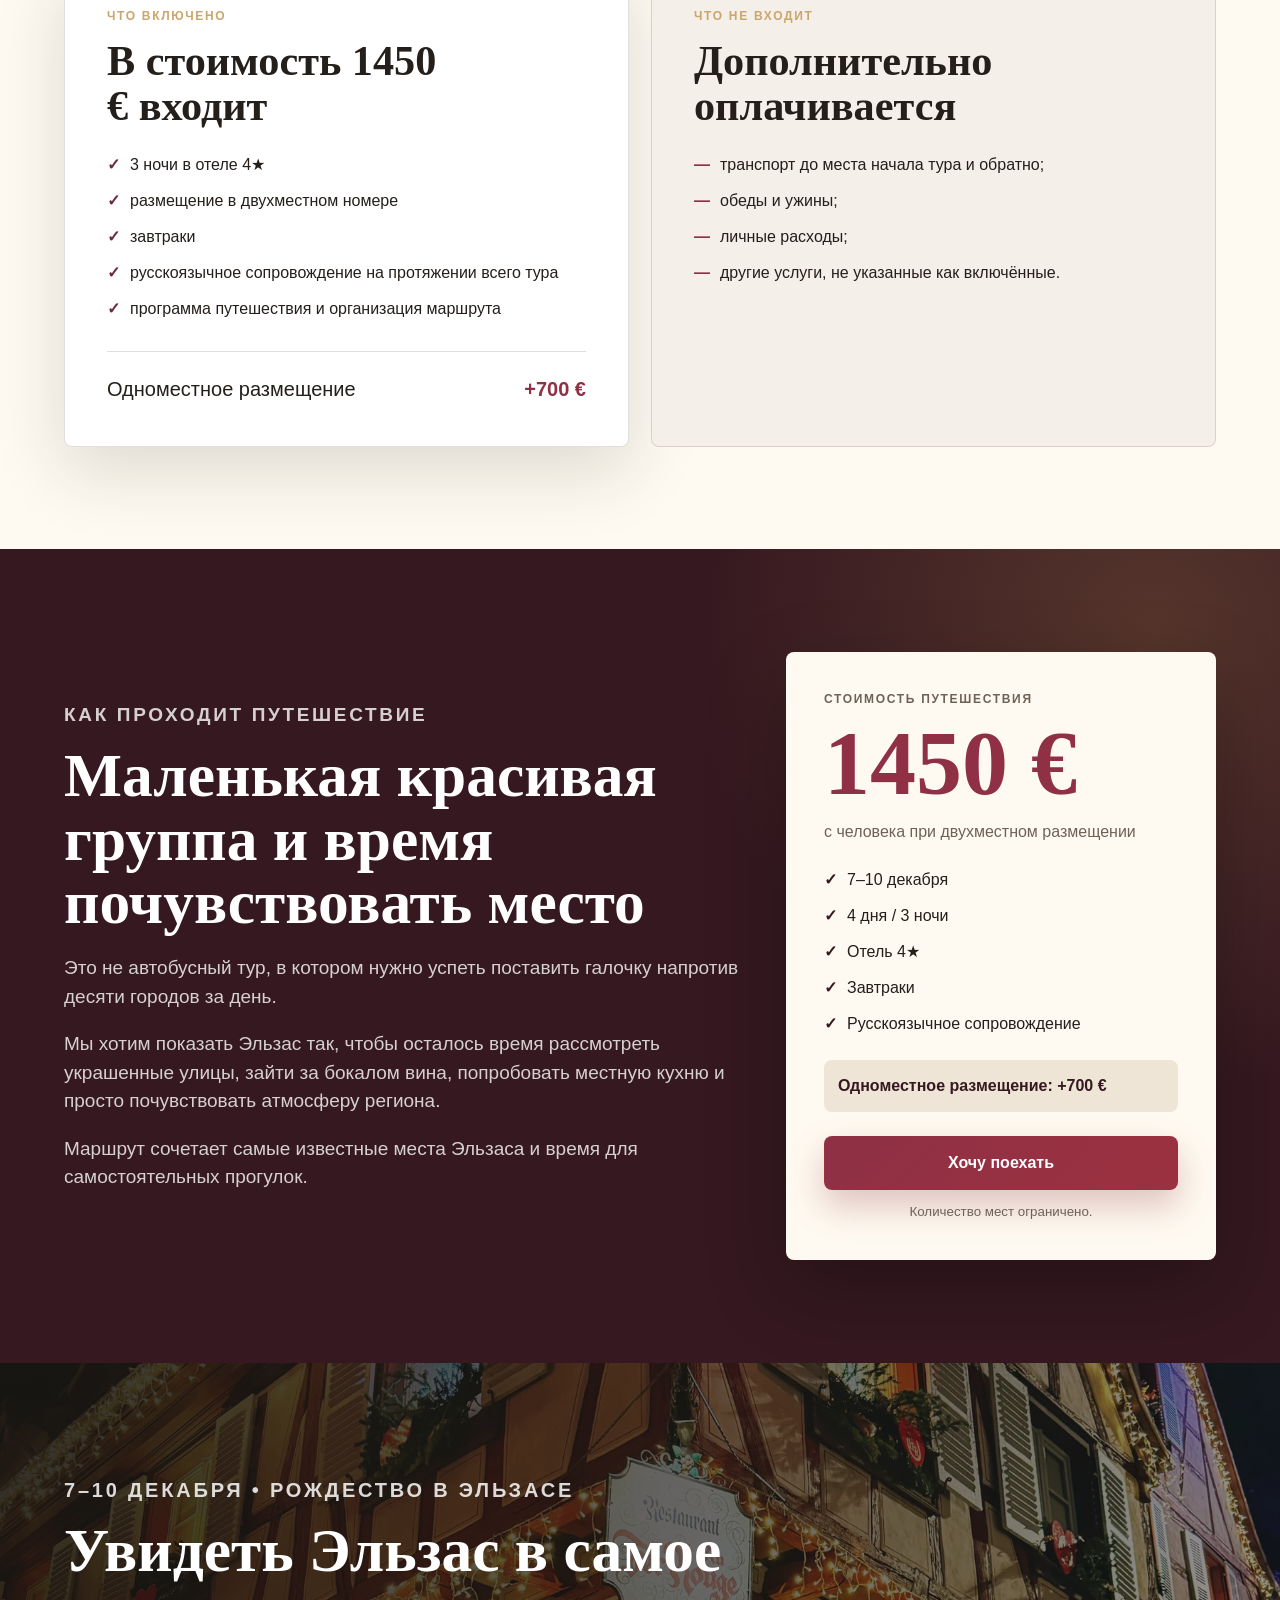
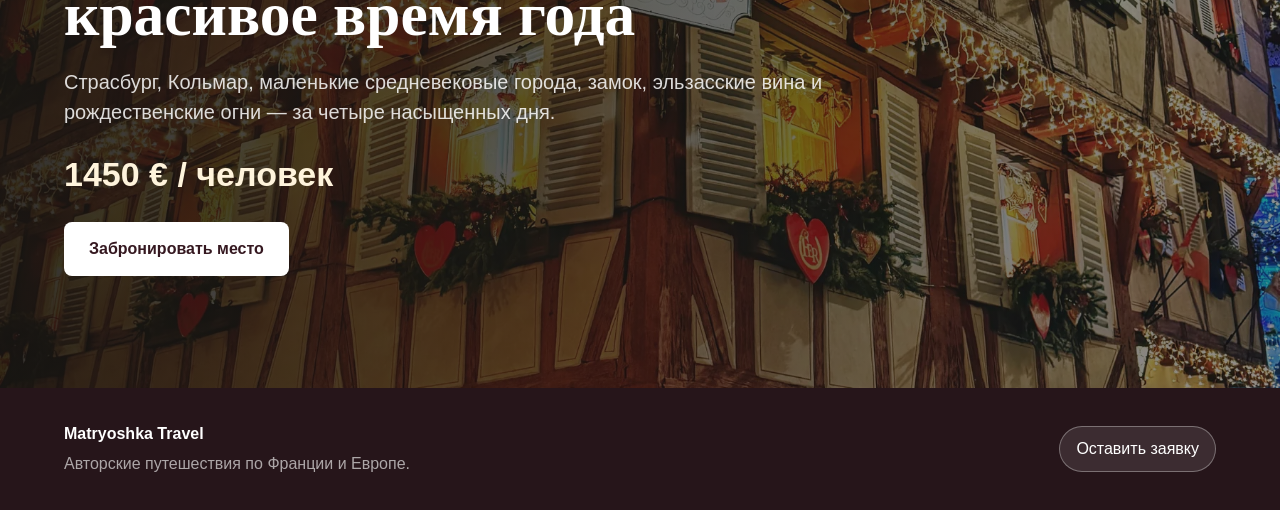
==== commit 4f96803c: "Add a persistent cookie information notice across the main site" ====
--- a/tours/alsace-noel/index.html
+++ b/tours/alsace-noel/index.html
@@ -7,6 +7,8 @@
   <meta name="description" content="Авторский рождественский тур по Эльзасу: Страсбург, Кольмар, Риквир, Верхний Кёнигсбург, рождественские ярмарки и винодельня. 4 дня, отель 4★, русскоязычное сопровождение.">
   <link rel="icon" href="data:,">
   <link rel="stylesheet" href="styles.css">
+  <link rel="stylesheet" href="/cookie-notice.css">
+  <script src="/cookie-notice.js" defer></script>
 </head>
 <body>
   <header class="site-header" aria-label="Навигация Matryoshka Travel">
--- a/cookie-notice.css
+++ b/cookie-notice.css
@@ -0,0 +1,13 @@
+.mt-cookie-notice,.mt-cookie-reopen{box-sizing:border-box;font-family:Arial,Helvetica,sans-serif;letter-spacing:normal;text-transform:none}
+.mt-cookie-notice[hidden],.mt-cookie-reopen[hidden]{display:none!important}
+.mt-cookie-notice{position:fixed;z-index:9999;left:20px;right:20px;bottom:20px;max-width:1060px;margin:0 auto;display:grid;grid-template-columns:minmax(0,1fr) auto;align-items:center;gap:24px;padding:22px 26px;background:#fffdf8;color:#223027;border:1px solid #cfc4b2;border-radius:12px;box-shadow:0 12px 46px #14241b30;text-align:left;max-height:calc(100dvh - 40px);overflow:auto}
+.mt-cookie-copy{min-width:0}
+.mt-cookie-notice h2{font-family:Georgia,'Times New Roman',serif;font-size:23px;line-height:1.2;margin:0 0 8px;font-weight:500;color:#223027;letter-spacing:normal;text-transform:none}
+.mt-cookie-notice p{font-family:Arial,Helvetica,sans-serif;font-size:14px;line-height:1.5;margin:0;color:#526156;max-width:690px}
+.mt-cookie-actions{display:flex;align-items:center;gap:20px;flex-shrink:0}
+.mt-cookie-actions a{display:inline-flex;align-items:center;min-height:44px;font-size:14px;font-weight:600;color:#284b36;text-decoration:underline;text-underline-offset:3px;white-space:nowrap}
+.mt-cookie-dismiss{appearance:none;display:inline-flex;align-items:center;justify-content:center;min-height:46px;width:auto;margin:0;padding:12px 24px;border:1px solid #284b36;border-radius:7px;background:#284b36;color:#fffdf8;cursor:pointer;font:700 14px/1.3 Arial,Helvetica,sans-serif;text-transform:none;letter-spacing:normal;box-shadow:none}
+.mt-cookie-dismiss:hover{background:#1d3a29}
+.mt-cookie-reopen{appearance:none;position:fixed;z-index:9998;left:12px;bottom:12px;display:inline-flex;align-items:center;justify-content:center;width:auto;min-height:44px;margin:0;padding:10px 16px;border:1px solid #cfc4b2;border-radius:7px;background:#fffdf8;color:#284b36;box-shadow:0 3px 14px #14241b1a;cursor:pointer;font:600 13px/1.3 Arial,Helvetica,sans-serif}
+.mt-cookie-notice a:focus-visible,.mt-cookie-notice button:focus-visible,.mt-cookie-reopen:focus-visible{outline:3px solid #b17b28;outline-offset:4px}
+@media(max-width:650px){.mt-cookie-notice{left:12px;right:12px;bottom:12px;padding:19px;gap:14px;grid-template-columns:minmax(0,1fr);max-height:calc(100dvh - 24px)}.mt-cookie-notice h2{font-size:21px}.mt-cookie-actions{justify-content:space-between;gap:16px}.mt-cookie-dismiss{min-width:122px}}
